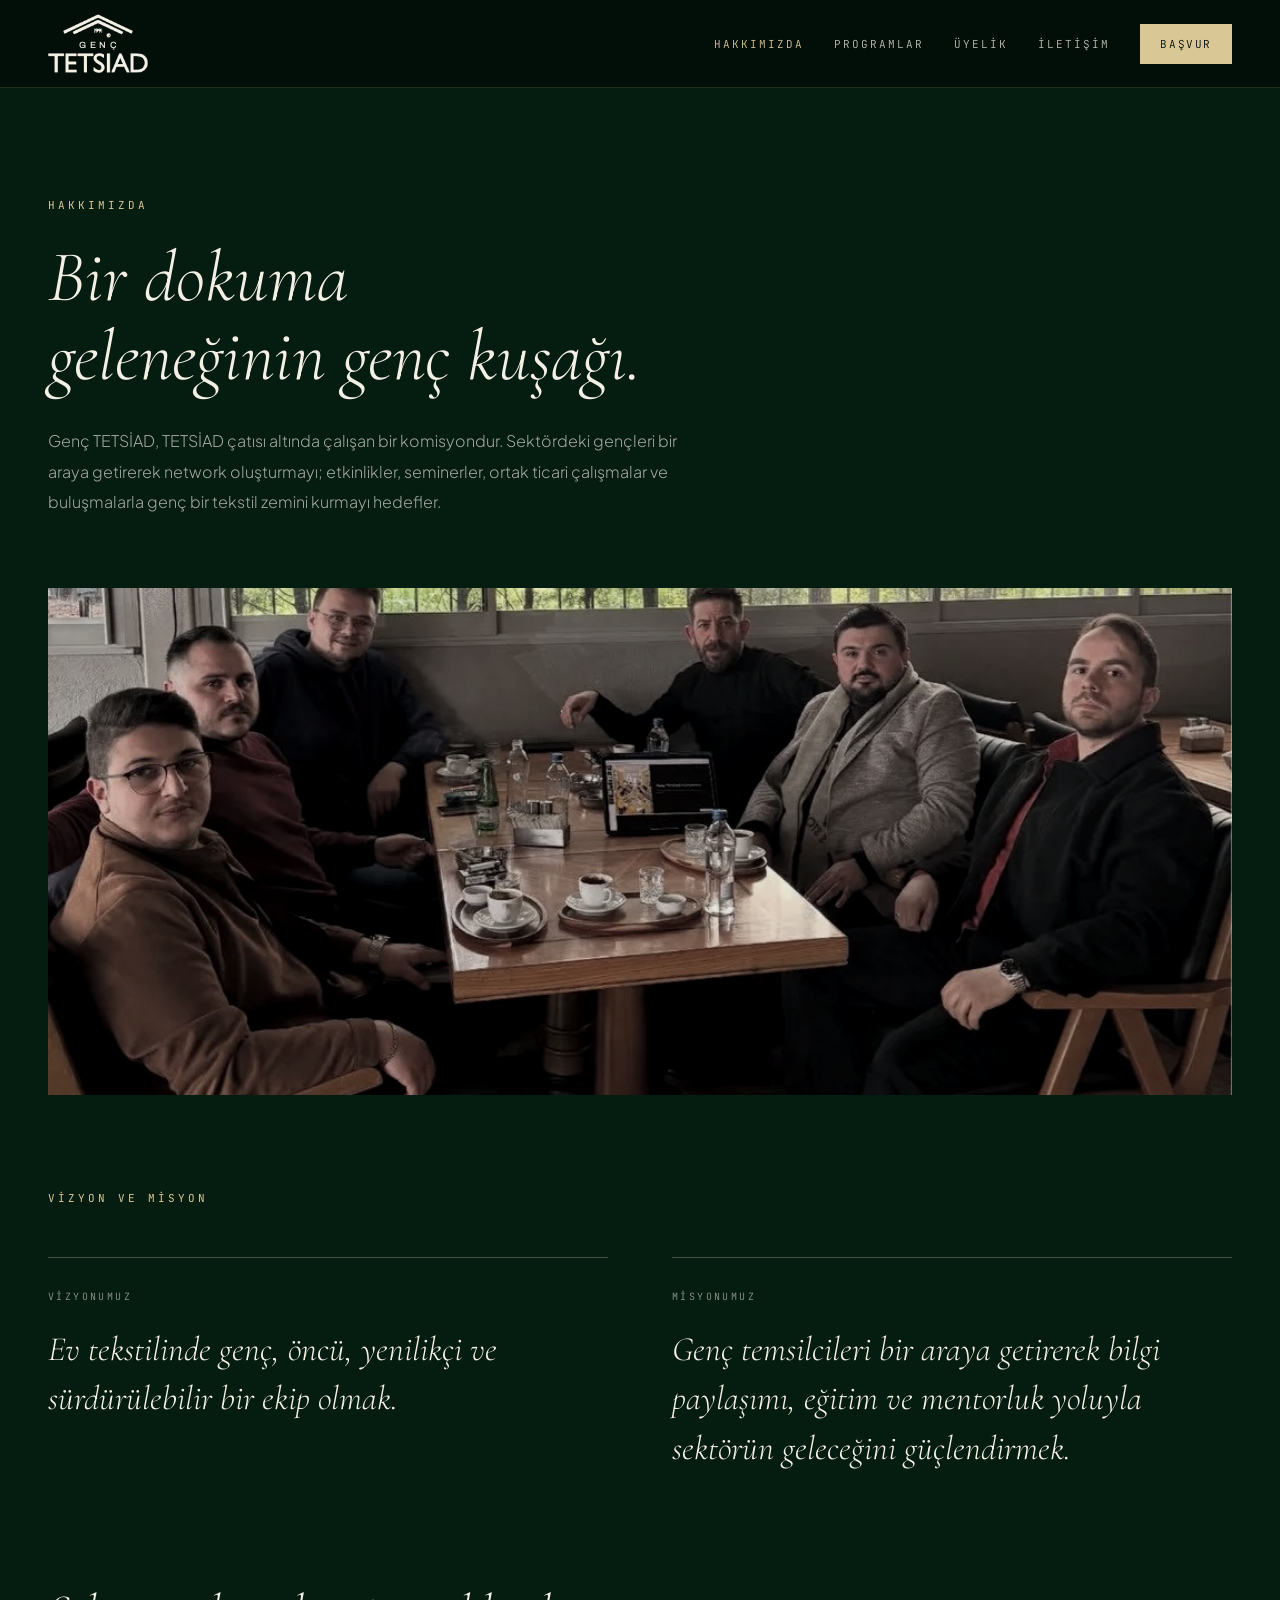
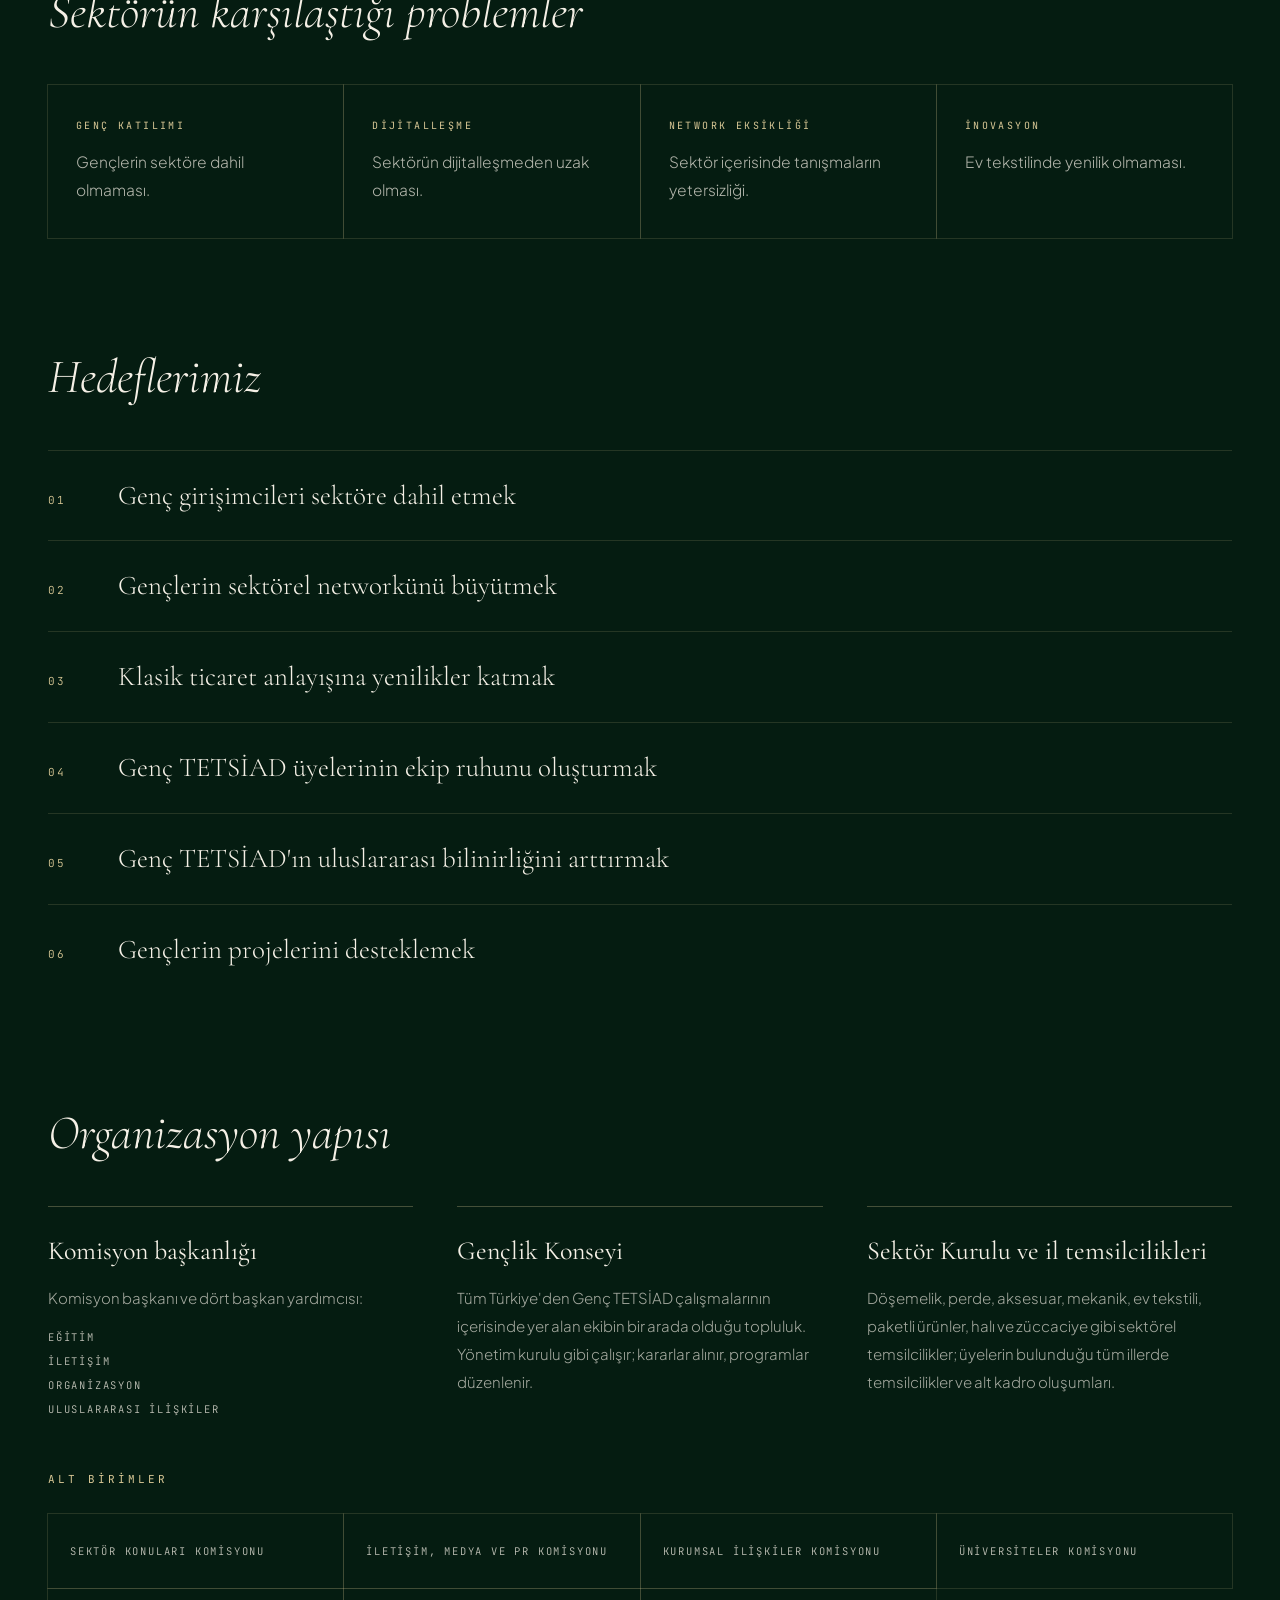
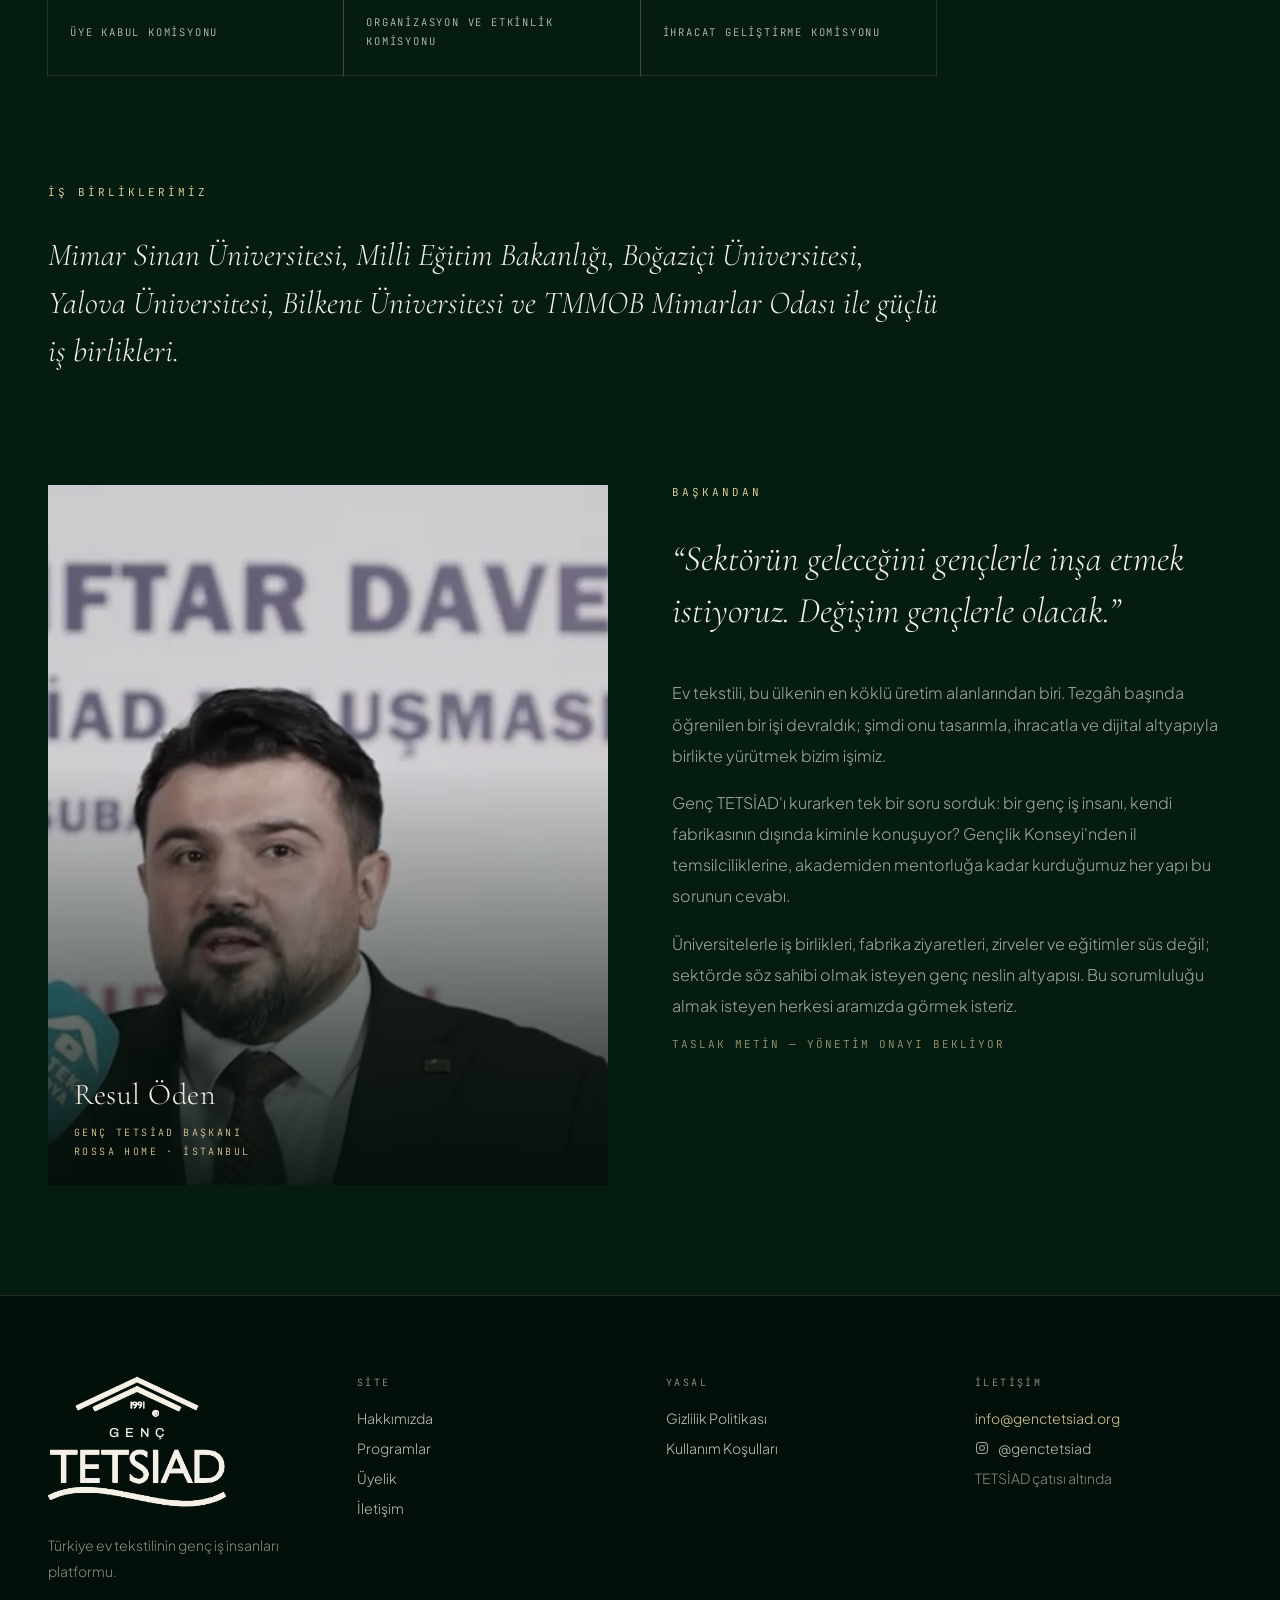
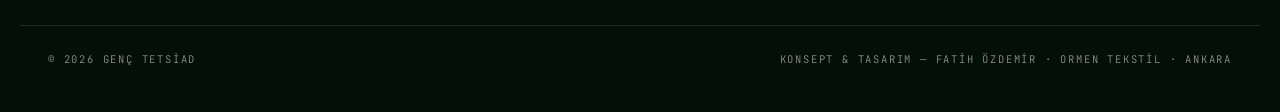
==== hakkimizda/index.html @ 43b01fbb "Tasarımdan genctetsiad.org statik sitesini kur Claude Design canvas dosyası ("Genc TETSIAD.dc.html")" ====
<!doctype html>
<html lang="tr">
<head>
<meta charset="utf-8">
<meta name="viewport" content="width=device-width, initial-scale=1">
<title>Hakkımızda — Genç TETSİAD</title>
<meta name="description" content="Genç TETSİAD'ın vizyonu, misyonu, hedefleri ve organizasyon yapısı. TETSİAD çatısı altında çalışan genç kuşak komisyonu.">
<link rel="canonical" href="https://genctetsiad.org/hakkimizda">

<meta property="og:type" content="website">
<meta property="og:site_name" content="Genç TETSİAD">
<meta property="og:title" content="Hakkımızda — Genç TETSİAD">
<meta property="og:description" content="Genç TETSİAD'ın vizyonu, misyonu, hedefleri ve organizasyon yapısı. TETSİAD çatısı altında çalışan genç kuşak komisyonu.">
<meta property="og:url" content="https://genctetsiad.org/hakkimizda">
<meta property="og:locale" content="tr_TR">
<meta property="og:image" content="https://genctetsiad.org/assets/og.png">
<meta property="og:image:width" content="1200">
<meta property="og:image:height" content="630">
<meta name="twitter:card" content="summary_large_image">
<meta name="twitter:title" content="Hakkımızda — Genç TETSİAD">
<meta name="twitter:description" content="Genç TETSİAD'ın vizyonu, misyonu, hedefleri ve organizasyon yapısı. TETSİAD çatısı altında çalışan genç kuşak komisyonu.">
<meta name="twitter:image" content="https://genctetsiad.org/assets/og.png">

<meta name="referrer" content="strict-origin-when-cross-origin">
<meta name="theme-color" content="#051C11">

<link rel="icon" href="/assets/favicon.png" sizes="512x512" type="image/png">
<link rel="apple-touch-icon" href="/assets/apple-touch-icon.png">

<link rel="preconnect" href="https://fonts.googleapis.com">
<link rel="preconnect" href="https://fonts.gstatic.com" crossorigin>
<link href="https://fonts.googleapis.com/css2?family=Archivo:wght@500&family=Cormorant+Garamond:ital,wght@0,300;0,400;1,300;1,400&family=Plus+Jakarta+Sans:wght@300;400;500&family=JetBrains+Mono:wght@400;500&display=swap" rel="stylesheet">
<link rel="stylesheet" href="/assets/site.css">
<script>document.documentElement.classList.add('js');</script>
</head>
<body>

<a class="skip" href="#icerik">İÇERİĞE GEÇ</a>

<header class="site-header">
  <div class="inner">
    <a class="brand" href="/" aria-label="Genç TETSİAD — ana sayfa">
      <span class="brand-stack" aria-hidden="true">
        <img class="brand-emblem" src="/assets/emblem.webp" alt="" width="871" height="296">
        <span class="brand-genc">GENÇ</span>
        <img class="brand-word" src="/assets/wordmark.webp" alt="" width="1231" height="246">
      </span>
    </a>
    <nav class="site-nav" aria-label="Ana menü">
      <a href="/hakkimizda" aria-current="page">HAKKIMIZDA</a>
      <a href="/programlar">PROGRAMLAR</a>
      <a href="/uyelik">ÜYELİK</a>
      <a href="/iletisim">İLETİŞİM</a>
      <a class="nav-cta" href="/uyelik">BAŞVUR</a>
    </nav>
  </div>
</header>

<main id="icerik" class="page page-open">
  <p class="lbl">HAKKIMIZDA</p>
  <h1 style="max-width:820px;margin-bottom:30px">Bir dokuma geleneğinin genç kuşağı.</h1>
  <p class="body-t" style="max-width:640px;margin:0 0 clamp(48px,7vw,70px)">Genç TETSİAD, TETSİAD çatısı altında çalışan bir komisyondur. Sektördeki gençleri bir araya getirerek network oluşturmayı; etkinlikler, seminerler, ortak ticari çalışmalar ve buluşmalarla genç bir tekstil zemini kurmayı hedefler.</p>

  <img class="wide" src="/assets/bolge-komite.webp" alt="Genç TETSİAD bölge komite toplantısı" width="1064" height="980" loading="lazy" style="object-position:50% 88%;margin-bottom:clamp(64px,9vw,96px)">

  <section class="sec-block" aria-labelledby="vm-h2">
    <h2 class="lbl" id="vm-h2" style="margin-bottom:clamp(36px,5vw,52px)">VİZYON VE MİSYON</h2>
    <div class="vm-grid"><div class="vm-card" data-reveal><p class="lbl-sm">VİZYONUMUZ</p><p>Ev tekstilinde genç, öncü, yenilikçi ve sürdürülebilir bir ekip olmak.</p></div><div class="vm-card" data-reveal><p class="lbl-sm">MİSYONUMUZ</p><p>Genç temsilcileri bir araya getirerek bilgi paylaşımı, eğitim ve mentorluk yoluyla sektörün geleceğini güçlendirmek.</p></div></div>
  </section>

  <section class="sec-block" aria-labelledby="problem-h">
    <h2 class="serif-h3" id="problem-h" style="margin-bottom:clamp(32px,4vw,44px)">Sektörün karşılaştığı problemler</h2>
    <ul class="cellgrid boxes"><li><h3>GENÇ KATILIMI</h3><p>Gençlerin sektöre dahil olmaması.</p></li><li><h3>DİJİTALLEŞME</h3><p>Sektörün dijitalleşmeden uzak olması.</p></li><li><h3>NETWORK EKSİKLİĞİ</h3><p>Sektör içerisinde tanışmaların yetersizliği.</p></li><li><h3>İNOVASYON</h3><p>Ev tekstilinde yenilik olmaması.</p></li></ul>
  </section>

  <section class="sec-block" aria-labelledby="hedef-h">
    <h2 class="serif-h3" id="hedef-h" style="margin-bottom:clamp(32px,4vw,44px)">Hedeflerimiz</h2>
    <ol class="goals"><li><span class="no">01</span><span class="tx">Genç girişimcileri sektöre dahil etmek</span></li><li><span class="no">02</span><span class="tx">Gençlerin sektörel networkünü büyütmek</span></li><li><span class="no">03</span><span class="tx">Klasik ticaret anlayışına yenilikler katmak</span></li><li><span class="no">04</span><span class="tx">Genç TETSİAD üyelerinin ekip ruhunu oluşturmak</span></li><li><span class="no">05</span><span class="tx">Genç TETSİAD'ın uluslararası bilinirliğini arttırmak</span></li><li><span class="no">06</span><span class="tx">Gençlerin projelerini desteklemek</span></li></ol>
  </section>

  <section class="sec-block" aria-labelledby="org-h">
    <h2 class="serif-h3" id="org-h" style="margin-bottom:clamp(32px,4vw,44px)">Organizasyon yapısı</h2>
    <div class="org">
      <div>
        <h3>Komisyon başkanlığı</h3>
        <p style="margin-bottom:18px">Komisyon başkanı ve dört başkan yardımcısı:</p>
        <ul class="stack"><li>EĞİTİM</li><li>İLETİŞİM</li><li>ORGANİZASYON</li><li>ULUSLARARASI İLİŞKİLER</li></ul>
      </div>
      <div>
        <h3>Gençlik Konseyi</h3>
        <p>Tüm Türkiye'den Genç TETSİAD çalışmalarının içerisinde yer alan ekibin bir arada olduğu topluluk. Yönetim kurulu gibi çalışır; kararlar alınır, programlar düzenlenir.</p>
      </div>
      <div>
        <h3>Sektör Kurulu ve il temsilcilikleri</h3>
        <p>Döşemelik, perde, aksesuar, mekanik, ev tekstili, paketli ürünler, halı ve züccaciye gibi sektörel temsilcilikler; üyelerin bulunduğu tüm illerde temsilcilikler ve alt kadro oluşumları.</p>
      </div>
    </div>
    <h3 class="lbl" style="margin-bottom:28px">ALT BİRİMLER</h3>
    <ul class="cellgrid units"><li>SEKTÖR KONULARI KOMİSYONU</li><li>İLETİŞİM, MEDYA VE PR KOMİSYONU</li><li>KURUMSAL İLİŞKİLER KOMİSYONU</li><li>ÜNİVERSİTELER KOMİSYONU</li><li>ÜYE KABUL KOMİSYONU</li><li>ORGANİZASYON VE ETKİNLİK KOMİSYONU</li><li>İHRACAT GELİŞTİRME KOMİSYONU</li></ul>
  </section>

  <section class="sec-block" aria-labelledby="isbirligi-h">
    <h2 class="lbl" id="isbirligi-h" style="margin-bottom:32px">İŞ BİRLİKLERİMİZ</h2>
    <p class="serif-h3" style="font-size:clamp(23px,2.8vw,32px);line-height:1.5;max-width:900px;text-wrap:pretty">Mimar Sinan Üniversitesi, Milli Eğitim Bakanlığı, Boğaziçi Üniversitesi, Yalova Üniversitesi, Bilkent Üniversitesi ve TMMOB Mimarlar Odası ile güçlü iş birlikleri.</p>
  </section>

  <section aria-labelledby="baskan-h2" style="display:grid;grid-template-columns:repeat(auto-fit,minmax(300px,1fr));gap:clamp(40px,5vw,72px);align-items:start;padding-bottom:clamp(80px,10vw,110px)">
    <figure class="portrait" data-reveal><img src="/assets/baskan.webp" alt="Genç TETSİAD Başkanı Resul Öden" width="470" height="588" loading="lazy"><div class="veil"></div><figcaption><div class="name">Resul Öden</div><div class="role">GENÇ TETSİAD BAŞKANI<br>ROSSA HOME · İSTANBUL</div></figcaption></figure>
    <div data-reveal>
      <h2 class="lbl" id="baskan-h2" style="margin-bottom:34px">BAŞKANDAN</h2>
      <blockquote class="pull" style="font-size:clamp(25px,3vw,36px)">“Sektörün geleceğini gençlerle inşa etmek istiyoruz. Değişim gençlerle olacak.”</blockquote>
      <p class="body-tt">Ev tekstili, bu ülkenin en köklü üretim alanlarından biri. Tezgâh başında öğrenilen bir işi devraldık; şimdi onu tasarımla, ihracatla ve dijital altyapıyla birlikte yürütmek bizim işimiz.</p><p class="body-tt">Genç TETSİAD'ı kurarken tek bir soru sorduk: bir genç iş insanı, kendi fabrikasının dışında kiminle konuşuyor? Gençlik Konseyi'nden il temsilciliklerine, akademiden mentorluğa kadar kurduğumuz her yapı bu sorunun cevabı.</p><p class="body-tt">Üniversitelerle iş birlikleri, fabrika ziyaretleri, zirveler ve eğitimler süs değil; sektörde söz sahibi olmak isteyen genç neslin altyapısı. Bu sorumluluğu almak isteyen herkesi aramızda görmek isteriz.</p>
      <p class="draft">TASLAK METİN — YÖNETİM ONAYI BEKLİYOR</p>
    </div>
  </section>
</main>

<footer class="site-footer">
  <div class="cols">
    <div>
      <div class="foot-mark" role="img" aria-label="Genç TETSİAD">
        <img class="em" src="/assets/emblem.webp" alt="" aria-hidden="true" width="871" height="296" loading="lazy">
        <span class="genc" aria-hidden="true">GENÇ</span>
        <img class="wv" src="/assets/wordwave.webp" alt="" aria-hidden="true" width="1244" height="406" loading="lazy">
      </div>
      <p class="blurb">Türkiye ev tekstilinin genç iş insanları platformu.</p>
    </div>

    <nav aria-label="Site bağlantıları">
      <h2>SİTE</h2>
      <div class="links">
        <a href="/hakkimizda">Hakkımızda</a>
        <a href="/programlar">Programlar</a>
        <a href="/uyelik">Üyelik</a>
        <a href="/iletisim">İletişim</a>
      </div>
    </nav>

    <nav aria-label="Yasal bağlantılar">
      <h2>YASAL</h2>
      <div class="links">
        <a href="/gizlilik-politikasi.html">Gizlilik Politikası</a>
        <a href="/kullanim-kosullari.html">Kullanım Koşulları</a>
      </div>
    </nav>

    <div>
      <h2>İLETİŞİM</h2>
      <div class="links">
        <a class="mail" href="mailto:info@genctetsiad.org">info@genctetsiad.org</a>
        <a class="ig-sm" href="https://www.instagram.com/genctetsiad/" target="_blank" rel="noopener noreferrer"><svg width="14" height="14" viewBox="0 0 24 24" fill="none" stroke="currentColor" stroke-width="1.6" aria-hidden="true"><rect x="2.5" y="2.5" width="19" height="19" rx="5"/><circle cx="12" cy="12" r="4.2"/><circle cx="17.4" cy="6.6" r="1.1" fill="currentColor" stroke="none"/></svg> @genctetsiad</a>
        <span class="plain">TETSİAD çatısı altında</span>
      </div>
    </div>
  </div>

  <div class="bar">
    <span>© 2026 GENÇ TETSİAD</span>
    <span>KONSEPT &amp; TASARIM — FATİH ÖZDEMİR · ORMEN TEKSTİL · ANKARA</span>
  </div>
</footer>

<script src="/assets/site.js" defer></script>
</body>
</html>
---- assets/site.css ----
/* ==========================================================================
   Genç TETSİAD — genctetsiad.org
   Renk ve tipografi değerleri tasarım dosyasından birebir alınmıştır.
   ========================================================================== */

:root {
  --navy:       #051C11;
  --navy-deep:  #030F09;
  --navy-mid:   #0A2E1A;
  --green:      #0F6B45;
  --gold:       #D9C896;
  --gold-line:  rgba(217, 200, 150, .15);
  --gold-30:    rgba(217, 200, 150, .3);
  --gold-35:    rgba(217, 200, 150, .35);
  --gold-45:    rgba(217, 200, 150, .45);
  --ivory:      #F5F0E6;

  --t78: rgba(245, 240, 230, .78);
  --t72: rgba(245, 240, 230, .72);
  --t66: rgba(245, 240, 230, .66);
  --t60: rgba(245, 240, 230, .6);
  --t55: rgba(245, 240, 230, .55);
  --t45: rgba(245, 240, 230, .45);

  --serif: 'Cormorant Garamond', Georgia, 'Times New Roman', serif;
  --sans:  'Plus Jakarta Sans', system-ui, -apple-system, 'Segoe UI', sans-serif;
  --mono:  'JetBrains Mono', ui-monospace, 'SF Mono', Menlo, monospace;
  --archivo: 'Archivo', var(--sans);

  --wrap: 1240px;
  --pad:  clamp(20px, 4vw, 28px);
}

*, *::before, *::after { box-sizing: border-box; }

html, body { margin: 0; padding: 0; background: var(--navy); }

body {
  color: var(--ivory);
  font-family: var(--sans);
  font-weight: 300;
  min-height: 100vh;
  overflow-x: hidden;
  -webkit-font-smoothing: antialiased;
  text-rendering: optimizeLegibility;
}

img { max-width: 100%; }

a {
  color: var(--gold);
  text-decoration: none;
  transition: color .25s ease, background-color .25s ease, border-color .25s ease;
}
a:hover { color: var(--ivory); }
a:focus-visible, button:focus-visible { outline: 2px solid var(--gold); outline-offset: 3px; }
::selection { background: var(--gold); color: var(--navy-deep); }

@keyframes fadeup { from { opacity: 0; transform: translateY(16px); } to { opacity: 1; transform: none; } }
@media (prefers-reduced-motion: reduce) { * { animation: none !important; transition: none !important; } }

/* --- yardımcılar ------------------------------------------------------- */

.wrap { max-width: var(--wrap); margin: 0 auto; padding-inline: var(--pad); }

.skip {
  position: absolute; left: -9999px; top: 0; z-index: 100;
  background: var(--gold); color: var(--navy-deep);
  padding: 12px 18px; font-family: var(--mono); font-size: 11px; letter-spacing: 2px;
}
.skip:focus { left: 12px; top: 12px; }

/* mono etiketler — büyük harfler metinde birebir yazılıdır,
   text-transform kullanılmaz (Türkçe İ/ı sorununu önlemek için) */
.lbl    { font-family: var(--mono); font-size: 11px; font-weight: 400; letter-spacing: 3px; color: var(--gold); margin: 0; }
.lbl-sm { font-family: var(--mono); font-size: 10px; letter-spacing: 2.4px; color: var(--t60); margin: 0; }
.meta   { font-family: var(--mono); font-size: 11px; letter-spacing: 2.4px; color: var(--t60); margin: 0; }

.serif-xl { font-family: var(--serif); font-style: italic; font-weight: 300; line-height: 1.1; margin: 0; text-wrap: balance; }
.serif-h2 { font-family: var(--serif); font-style: italic; font-weight: 300; font-size: clamp(34px, 5vw, 58px); margin: 0; }
.serif-h3 { font-family: var(--serif); font-style: italic; font-weight: 300; font-size: clamp(30px, 4.4vw, 48px); margin: 0; }

.body-t  { font-size: 16px; line-height: 1.9; color: var(--t66); text-wrap: pretty; }
.body-tt { font-size: 16px; line-height: 1.95; color: var(--t66); text-wrap: pretty; }

.btn {
  display: inline-block;
  font-family: var(--mono); font-size: 11px; letter-spacing: 2px;
  padding: 17px 30px;
}
.btn-solid { background: var(--gold); color: var(--navy-deep); }
.btn-solid:hover { background: var(--ivory); color: var(--navy-deep); }
.btn-line { border: 1px solid var(--gold-45); color: var(--ivory); }
.btn-line:hover { border-color: var(--gold); color: var(--gold); }

.link-under {
  display: inline-block; font-family: var(--mono); font-size: 11px; letter-spacing: 2px;
  color: var(--gold); border-bottom: 1px solid rgba(217, 200, 150, .4); padding-bottom: 6px;
}
.link-under:hover { color: var(--ivory); border-color: var(--ivory); }

/* 1px altın çizgili ızgara — hücre arası boşluk çizgi görevi görür */
/* Çizgiler hücre gölgesiyle çizilir; böylece son satırda boş kalan
   ızgara gözü zeminle aynı kalır, açık renk blok oluşmaz. */
.cellgrid {
  list-style: none; margin: 0; padding: 0;
  display: grid; gap: 1px;
  background: var(--navy);
}
.cellgrid > li { background: var(--navy); box-shadow: 0 0 0 1px var(--gold-line); }
.cellgrid.on-deep { background: var(--navy-deep); }
.cellgrid.on-deep > li { background: var(--navy-deep); }

.row-head {
  display: flex; align-items: baseline; justify-content: space-between;
  gap: 20px; flex-wrap: wrap;
}

/* --- üst çubuk --------------------------------------------------------- */

.site-header {
  position: sticky; top: 0; z-index: 50;
  background: rgba(3, 15, 9, .94);
  backdrop-filter: blur(12px); -webkit-backdrop-filter: blur(12px);
  border-bottom: 1px solid var(--gold-line);
}
.site-header .inner {
  max-width: var(--wrap); margin: 0 auto; padding: 14px var(--pad);
  min-height: 76px; display: flex; flex-wrap: wrap;
  align-items: center; justify-content: space-between; gap: 16px 24px;
}

.brand { display: flex; align-items: center; color: var(--ivory); flex: none; }
.brand:hover { color: var(--ivory); }
.brand-stack { display: inline-flex; flex-direction: column; align-items: center; gap: 3px; }
.brand-stack img { display: block; width: auto; }
.brand-emblem { height: 24px; }
.brand-word   { height: 20px; }
.brand-genc {
  font-family: var(--archivo); font-size: 9px; font-weight: 500;
  letter-spacing: .4em; line-height: 1; text-indent: .4em; color: var(--ivory);
}

.site-nav {
  display: flex; flex-wrap: wrap; align-items: center;
  gap: 12px clamp(16px, 2.4vw, 30px);
  font-family: var(--mono); font-size: 11px; letter-spacing: 2px;
}
.site-nav a { color: var(--t78); padding: 6px 0; }
.site-nav a:hover { color: var(--ivory); }
.site-nav a[aria-current="page"] { color: var(--gold); }
.site-nav .nav-cta {
  color: var(--navy-deep); background: var(--gold);
  padding: 13px 20px; letter-spacing: 1.6px;
}
.site-nav .nav-cta:hover { background: var(--ivory); color: var(--navy-deep); }

/* --- kapak ------------------------------------------------------------- */

.hero { position: relative; min-height: min(88vh, 860px); display: flex; align-items: flex-end; overflow: hidden; }
.hero > img {
  position: absolute; inset: 0; width: 100%; height: 100%;
  object-fit: cover; object-position: 50% 40%;
  filter: saturate(.4) contrast(1.02) brightness(.7);
}
.hero .veil {
  position: absolute; inset: 0;
  background: linear-gradient(180deg, rgba(3,15,9,.84) 0%, rgba(5,28,17,.86) 45%, var(--navy) 100%);
}
.hero .inner {
  position: relative; width: 100%; max-width: var(--wrap); margin: 0 auto;
  padding: 64px var(--pad) clamp(72px, 8vw, 104px);
  animation: fadeup .9s ease both;
}
.hero h1 {
  font-family: var(--serif); font-style: italic; font-weight: 300;
  font-size: clamp(44px, 7.4vw, 88px); line-height: 1.02;
  margin: 0 0 30px; letter-spacing: -.5px; text-wrap: balance;
}
.hero h1 .gold { color: var(--gold); font-style: normal; font-weight: 400; }
.hero .lede { max-width: 460px; font-size: clamp(16px, 1.4vw, 17px); line-height: 1.75; color: var(--t78); margin: 0 0 44px; }
.hero .actions { display: flex; flex-wrap: wrap; gap: 14px; }

/* --- bölümler ---------------------------------------------------------- */

.sec      { max-width: var(--wrap); margin: 0 auto; padding: clamp(80px, 10vw, 120px) var(--pad); }
.sec-tight{ max-width: var(--wrap); margin: 0 auto; padding: clamp(80px, 9vw, 110px) var(--pad); }
.band     { background: var(--navy-deep); border-top: 1px solid var(--gold-line); border-bottom: 1px solid var(--gold-line); }
.band-top { background: var(--navy-deep); border-top: 1px solid var(--gold-line); }

.split {
  max-width: var(--wrap); margin: 0 auto; padding: clamp(80px, 10vw, 120px) var(--pad);
  display: grid; grid-template-columns: repeat(auto-fit, minmax(300px, 1fr));
  gap: clamp(40px, 5vw, 72px); align-items: start;
}

.vm-grid { display: grid; grid-template-columns: repeat(auto-fit, minmax(300px, 1fr)); gap: clamp(36px, 5vw, 72px); }
.vm-card { border-top: 1px solid var(--gold-30); padding-top: 32px; }
.vm-card p:last-child {
  font-family: var(--serif); font-style: italic; font-weight: 300;
  font-size: clamp(25px, 2.9vw, 34px); line-height: 1.45; margin: 0; text-wrap: pretty;
}
.vm-card .lbl-sm { margin-bottom: 22px; }

/* rakamlar */
.stats { border-top: 1px solid var(--gold-line); border-bottom: 1px solid var(--gold-line); }
.stats .inner { max-width: var(--wrap); margin: 0 auto; padding-inline: var(--pad); }
.stats .grid {
  display: grid; grid-template-columns: repeat(auto-fit, minmax(200px, 1fr));
  gap: 1px; background: var(--navy);
}
.stats .cell {
  background: var(--navy); box-shadow: 0 0 0 1px var(--gold-line);
  padding: clamp(44px, 5vw, 64px) 20px; text-align: center;
}
.stats .num {
  font-family: var(--serif); font-size: clamp(44px, 5vw, 58px); line-height: 1;
  color: var(--gold); font-variant-numeric: lining-nums;
}
.stats .cap { font-family: var(--mono); font-size: 11px; letter-spacing: 3px; color: var(--t60); margin-top: 16px; }

/* faaliyet kartları */
.cards { grid-template-columns: repeat(auto-fit, minmax(250px, 1fr)); }
.cards > li { padding: clamp(28px, 3.5vw, 38px) clamp(24px, 3vw, 30px); }
.cards h3 { font-family: var(--serif); font-weight: 400; font-size: clamp(24px, 2.6vw, 28px); margin: 0 0 16px; color: var(--gold); }
.cards p  { margin: 0; font-size: 15px; line-height: 1.85; color: var(--t66); }

/* başkan */
.portrait { position: relative; margin: 0; }
.portrait img {
  width: 100%; height: auto; aspect-ratio: 4 / 5; object-fit: cover; object-position: 50% 22%;
  display: block; filter: saturate(.5) contrast(1.03) brightness(.86);
}
.portrait .veil { position: absolute; inset: 0; background: linear-gradient(180deg, rgba(3,15,9,0) 40%, rgba(3,15,9,.92) 100%); }
.portrait figcaption { position: absolute; left: 26px; right: 26px; bottom: 24px; }
.portrait .name { font-family: var(--serif); font-size: 30px; letter-spacing: .5px; }
.portrait .role { font-family: var(--mono); font-size: 10px; letter-spacing: 2.4px; color: var(--gold); margin-top: 10px; line-height: 1.9; }

.pull {
  margin: 0 0 40px; font-family: var(--serif); font-style: italic; font-weight: 300;
  font-size: clamp(26px, 3vw, 38px); line-height: 1.45; text-wrap: pretty;
}
.rule { width: 56px; height: 1px; background: var(--gold-45); margin-bottom: 34px; }
.draft { font-family: var(--mono); font-size: 11px; letter-spacing: 2px; color: rgba(217, 200, 150, .72); }

/* program satırları */
.prog { list-style: none; margin: 0; padding: 0; display: flex; flex-direction: column; }
.prog > li {
  border-top: 1px solid var(--gold-line); padding: 34px 0;
  display: flex; flex-wrap: wrap; gap: 20px 40px; align-items: baseline;
}
.prog .name { flex: 0 1 260px; }
.prog .name h3, .prog .name h2 {
  font-family: var(--serif); font-weight: 400; font-size: 32px; color: var(--gold);
  line-height: 1; margin: 0; font-variant-numeric: lining-nums;
}
.prog .sub { font-family: var(--mono); font-size: 10px; letter-spacing: 2px; color: var(--t55); margin-top: 12px; line-height: 1.8; }
.prog .desc { flex: 1 1 300px; margin: 0; font-size: 15.5px; line-height: 1.85; color: var(--t66); max-width: 560px; }
.prog .qty { flex: 0 0 auto; min-width: 64px; text-align: right; font-family: var(--mono); font-size: 20px; color: var(--ivory); }

.prog-lg > li { padding: clamp(32px, 4vw, 46px) 0; gap: 24px 44px; }
.prog-lg .name { flex: 0 1 300px; }
.prog-lg .name h2 { font-size: clamp(34px, 4vw, 44px); }
.prog-lg .sub { margin-top: 14px; }
.prog-lg .desc { flex: 1 1 320px; font-size: 16px; line-height: 1.9; max-width: 600px; }
.prog-lg .qty { min-width: 72px; font-size: 24px; }
.prog-lg .unit { font-family: var(--mono); font-size: 9px; letter-spacing: 2px; color: var(--t55); margin-top: 8px; }

/* uygulama */
.app-grid {
  max-width: var(--wrap); margin: 0 auto; padding: clamp(80px, 10vw, 120px) var(--pad);
  display: grid; grid-template-columns: repeat(auto-fit, minmax(300px, 1fr));
  gap: clamp(40px, 6vw, 80px); align-items: center;
}
.feat { grid-template-columns: repeat(auto-fit, minmax(150px, 1fr)); max-width: 620px; margin: 0 0 34px; }
.feat > li {
  padding: 24px 20px; min-height: 76px; display: flex; align-items: center;
  font-family: var(--mono); font-size: 10.5px; letter-spacing: 1.8px; color: var(--t78);
}
.badges { display: flex; gap: 14px; flex-wrap: wrap; }
.badge {
  border: 1px solid rgba(217, 200, 150, .25); padding: 14px 22px;
  display: flex; align-items: center; gap: 12px;
  font-family: var(--mono); font-size: 10px; letter-spacing: 2px;
}
.badge .k { color: var(--t60); }
.badge .v { color: var(--gold); }

.phone {
  max-width: 340px; width: 100%; margin: 0 auto;
  border: 1px solid rgba(217, 200, 150, .2); background: var(--navy-mid);
  aspect-ratio: 9 / 16.5; padding: 22px;
  display: flex; flex-direction: column; justify-content: space-between;
}
.phone .bar { font-family: var(--mono); font-size: 9.5px; letter-spacing: 2px; color: var(--t45); display: flex; justify-content: space-between; }
.phone .mid { text-align: center; }
.phone .mid .t { font-family: var(--serif); font-style: italic; font-size: clamp(24px, 3vw, 30px); line-height: 1.2; color: var(--ivory); }
.phone .mid .t .gold { color: var(--gold); font-style: normal; }
.phone .mid .s { font-family: var(--mono); font-size: 9px; letter-spacing: 2px; color: var(--t45); margin-top: 22px; }
.phone .foot { font-family: var(--mono); font-size: 9px; letter-spacing: 1.6px; color: var(--t45); text-align: center; }

/* üyelik şeridi */
.joinband { position: relative; overflow: hidden; border-top: 1px solid var(--gold-line); }
.joinband > img { position: absolute; inset: 0; width: 100%; height: 100%; object-fit: cover; filter: saturate(.3) contrast(1.02) brightness(.6); }
.joinband .veil { position: absolute; inset: 0; background: linear-gradient(90deg, rgba(3,15,9,.97) 0%, rgba(5,28,17,.93) 55%, rgba(5,28,17,.88) 100%); }
.joinband .inner { position: relative; max-width: var(--wrap); margin: 0 auto; padding: clamp(80px, 10vw, 120px) var(--pad); }

.steps { list-style: none; margin: 0 0 48px; padding: 0; display: grid; grid-template-columns: repeat(auto-fit, minmax(210px, 1fr)); gap: 24px; max-width: 900px; }
.steps > li { border-top: 1px solid var(--gold-35); padding: 26px 0 0; }
.steps .no { font-family: var(--mono); font-size: 10px; letter-spacing: 2px; color: var(--gold); }
.steps .t  { font-family: var(--serif); font-size: 27px; margin-top: 14px; }

.steps-lg { margin: 0 0 clamp(64px, 9vw, 90px); grid-template-columns: repeat(auto-fit, minmax(250px, 1fr)); gap: clamp(28px, 4vw, 44px); }
.steps-lg > li { padding: 30px 0 0; }
.steps-lg h2 { font-family: var(--serif); font-weight: 400; font-size: clamp(26px, 3vw, 32px); margin: 16px 0 14px; }
.steps-lg p  { margin: 0; font-size: 15px; line-height: 1.85; color: var(--t66); }

/* iç sayfa ortak */
.page { max-width: var(--wrap); margin: 0 auto; padding: clamp(72px, 9vw, 110px) var(--pad) clamp(80px, 10vw, 120px); }
.page-open { padding-bottom: 0; }
.page h1 { font-family: var(--serif); font-style: italic; font-weight: 300; font-size: clamp(38px, 6vw, 72px); margin: 0 0 24px; line-height: 1.1; text-wrap: balance; }
.page > .lbl { margin-bottom: 26px; }
.sec-block { margin-bottom: clamp(72px, 9vw, 110px); }

.wide {
  width: 100%; height: auto; aspect-ratio: 21 / 9; object-fit: cover;
  display: block; filter: saturate(.5) contrast(1.05) brightness(.9);
}

.figcap-wrap { position: relative; overflow: hidden; margin: 0; }
.figcap-wrap .veil { position: absolute; inset: 0; background: linear-gradient(180deg, rgba(3,15,9,.1) 40%, rgba(3,15,9,.9) 100%); }
.figcap-wrap figcaption { position: absolute; left: 26px; bottom: 22px; font-family: var(--mono); font-size: 10px; letter-spacing: 2.2px; color: rgba(245, 240, 230, .8); }

/* hedefler */
.goals { list-style: none; margin: 0; padding: 0; display: flex; flex-direction: column; }
.goals > li { border-top: 1px solid var(--gold-line); padding: 26px 0; display: flex; gap: clamp(20px, 3vw, 40px); align-items: baseline; }
.goals .no { flex: 0 0 auto; font-family: var(--mono); font-size: 11px; letter-spacing: 2px; color: var(--gold); min-width: 32px; }
.goals .tx { flex: 1 1 auto; font-family: var(--serif); font-size: clamp(21px, 2.4vw, 27px); line-height: 1.4; }

/* problemler / akademi kutuları */
.boxes { grid-template-columns: repeat(auto-fit, minmax(230px, 1fr)); }
.boxes > li { padding: clamp(26px, 3vw, 34px) clamp(22px, 2.6vw, 28px); }
.boxes h3 { font-family: var(--mono); font-size: 10px; font-weight: 400; letter-spacing: 2.4px; color: var(--gold); margin: 0 0 16px; }
.boxes p { margin: 0; font-size: 15.5px; line-height: 1.8; color: var(--t72); }
.boxes-acad { grid-template-columns: repeat(auto-fit, minmax(250px, 1fr)); }
.boxes-acad > li { padding: clamp(26px, 3vw, 32px) clamp(22px, 2.6vw, 28px); }
.boxes-acad h3 { margin-bottom: 14px; }
.boxes-acad p { font-size: 15px; color: var(--t72); }

/* organizasyon */
.org { display: grid; grid-template-columns: repeat(auto-fit, minmax(260px, 1fr)); gap: clamp(28px, 4vw, 44px); margin-bottom: clamp(40px, 5vw, 56px); }
.org > div { border-top: 1px solid var(--gold-30); padding-top: 28px; }
.org h3 { font-family: var(--serif); font-weight: 400; font-size: 26px; margin: 0 0 18px; }
.org p { margin: 0; font-size: 15px; line-height: 1.85; color: var(--t66); }
.org .stack { list-style: none; margin: 0; padding: 0; display: flex; flex-direction: column; gap: 10px; font-family: var(--mono); font-size: 10.5px; letter-spacing: 1.8px; color: var(--t78); }
.units { grid-template-columns: repeat(auto-fit, minmax(240px, 1fr)); }
.units > li { padding: 24px 22px; min-height: 74px; display: flex; align-items: center; font-family: var(--mono); font-size: 10.5px; letter-spacing: 1.8px; color: var(--t78); line-height: 1.8; }

/* takvim */
.cal { list-style: none; margin: 0; padding: 0; }
.cal > li { border-top: 1px solid var(--gold-line); padding: 22px 0; display: flex; flex-wrap: wrap; gap: 8px 32px; align-items: baseline; }
.cal .m { flex: 0 0 110px; font-family: var(--mono); font-size: 10.5px; letter-spacing: 2px; color: var(--gold); }
.cal .e { flex: 1 1 280px; font-family: var(--serif); font-size: clamp(20px, 2.2vw, 25px); line-height: 1.4; }

/* çerçeveli kapanış kutusu */
.callout {
  border: 1px solid var(--gold-line); padding: clamp(32px, 4vw, 48px);
  display: flex; flex-wrap: wrap; gap: 28px; align-items: center; justify-content: space-between;
}
.callout p { margin: 0; font-family: var(--serif); font-style: italic; font-size: clamp(24px, 2.8vw, 30px); max-width: 520px; }
.callout .btn { white-space: nowrap; }

.applybox {
  position: relative; overflow: hidden; border: 1px solid var(--gold-line); background: var(--navy-mid);
  padding: clamp(36px, 5vw, 56px) clamp(24px, 4vw, 44px);
  display: flex; flex-wrap: wrap; gap: 32px; align-items: center; justify-content: space-between;
}
.applybox > img { position: absolute; right: -20px; bottom: -24px; height: 140px; width: auto; opacity: .07; }
.applybox .txt { position: relative; max-width: 520px; }
.applybox .txt .big { font-family: var(--serif); font-style: italic; font-size: clamp(25px, 3vw, 32px); margin: 0 0 14px; }
.applybox .txt .sm { font-family: var(--mono); font-size: 10.5px; letter-spacing: 2px; color: var(--t60); margin: 0; line-height: 2; }
.applybox .badges { position: relative; }

/* iletişim */
.contact-top {
  max-width: var(--wrap); margin: 0 auto; padding: clamp(72px, 9vw, 104px) var(--pad) 0;
  display: grid; grid-template-columns: repeat(auto-fit, minmax(300px, 1fr));
  gap: clamp(40px, 6vw, 76px); align-items: end;
}
.contact-top h1 { font-size: clamp(38px, 6vw, 74px); margin: 0 0 30px; line-height: 1.06; }
.mailto-xl {
  display: block; font-family: var(--serif); font-size: clamp(26px, 3.6vw, 46px);
  color: var(--gold); line-height: 1.15; padding-bottom: 22px;
  border-bottom: 1px solid var(--gold-30); word-break: break-word;
}
.mailto-xl:hover { color: var(--ivory); border-color: var(--gold); }
.social-row { display: flex; flex-wrap: wrap; gap: 14px 28px; align-items: center; margin-top: 22px; }
.ig { display: inline-flex; align-items: center; gap: 10px; font-family: var(--mono); font-size: 11px; letter-spacing: 2px; color: var(--gold); }
.ig svg { display: block; flex: none; }

.topics { display: block; }
.topics a {
  border-top: 1px solid var(--gold-line); padding: clamp(28px, 3.5vw, 38px) 0;
  display: flex; flex-wrap: wrap; gap: 16px 44px; align-items: center; color: var(--ivory);
}
.topics a:hover { background: rgba(217, 200, 150, .05); color: var(--ivory); }
.topics .t { flex: 0 1 260px; font-family: var(--serif); font-size: clamp(26px, 3vw, 30px); }
.topics p { flex: 1 1 300px; margin: 0; font-size: 15.5px; line-height: 1.85; color: var(--t66); max-width: 560px; }
.topics .go { flex: 0 0 auto; font-family: var(--mono); font-size: 10.5px; letter-spacing: 2px; color: var(--gold); white-space: nowrap; }

.deflist { margin: 0; display: grid; grid-template-columns: repeat(auto-fit, minmax(240px, 1fr)); gap: clamp(32px, 4vw, 52px); }
.deflist dt { font-family: var(--mono); font-size: 10px; letter-spacing: 2.4px; color: var(--t55); margin-bottom: 16px; }
.deflist dd { margin: 0; font-size: 15.5px; line-height: 1.85; color: var(--t78); }
.deflist dd a { border-bottom: 1px solid rgba(217, 200, 150, .4); }

/* yasal sayfalar */
.legal { max-width: 840px; margin: 0 auto; padding: clamp(72px, 9vw, 110px) var(--pad) clamp(80px, 10vw, 120px); }
.legal h1 { font-family: var(--serif); font-style: italic; font-weight: 300; font-size: clamp(34px, 5vw, 58px); margin: 0 0 20px; line-height: 1.15; }
.legal .path { font-family: var(--mono); font-size: 10px; letter-spacing: 2px; color: var(--t55); margin: 0; padding-bottom: 34px; border-bottom: 1px solid var(--gold-line); word-break: break-word; }
.legal .upd { font-family: var(--mono); font-size: 10.5px; letter-spacing: 2px; color: var(--t60); margin: 30px 0 0; }
.legal .notice { border: 1px solid rgba(217, 200, 150, .25); padding: 30px 28px; margin: 40px 0 0; }
.legal .notice .h { font-family: var(--mono); font-size: 10px; letter-spacing: 2.4px; color: var(--gold); margin: 0 0 14px; }
.legal .notice p { margin: 0; font-size: 15px; line-height: 1.9; color: var(--t78); }
.legal-body { display: flex; flex-direction: column; margin-top: 52px; }
.legal-sec { border-top: 1px solid var(--gold-line); padding: 38px 0; display: grid; grid-template-columns: 52px 1fr; gap: 24px; align-items: start; }
.legal-sec .no { font-family: var(--mono); font-size: 11px; letter-spacing: 2px; color: var(--gold); padding-top: 9px; }
.legal-sec h2 { font-family: var(--serif); font-weight: 400; font-size: clamp(23px, 2.6vw, 27px); margin: 0 0 16px; }
.legal-sec p { margin: 0 0 16px; font-size: 15.5px; line-height: 1.9; color: var(--t72); text-wrap: pretty; }
.legal-sec ul { margin: 8px 0 0; padding: 0 0 0 20px; display: flex; flex-direction: column; gap: 10px; }
.legal-sec li { font-size: 15px; line-height: 1.8; color: var(--t72); }
.legal-foot { border-top: 1px solid var(--gold-line); padding-top: 38px; display: flex; flex-wrap: wrap; gap: 20px 40px; justify-content: space-between; align-items: baseline; }
.legal-foot p { margin: 0; font-size: 15px; line-height: 1.9; color: var(--t72); }

/* --- alt bilgi --------------------------------------------------------- */

.site-footer { background: var(--navy-deep); border-top: 1px solid var(--gold-line); }
.site-footer .cols {
  max-width: var(--wrap); margin: 0 auto; padding: clamp(56px, 7vw, 80px) var(--pad) 40px;
  display: grid; grid-template-columns: repeat(auto-fit, minmax(200px, 1fr)); gap: clamp(36px, 5vw, 52px);
}
.site-footer h2 { font-family: var(--mono); font-size: 10px; font-weight: 400; letter-spacing: 2.4px; color: var(--t55); margin: 0 0 20px; }
.foot-mark { margin-bottom: 26px; display: inline-flex; flex-direction: column; align-items: stretch; gap: 9px; }
.foot-mark img { display: block; width: auto; }
.foot-mark .em { height: 42px; margin: 0 auto; }
.foot-mark .wv { height: 58px; }
.foot-mark .genc {
  font-family: var(--archivo); font-weight: 500; font-size: 13px; letter-spacing: .44em;
  line-height: 1; text-indent: .44em; text-align: center; color: var(--ivory);
}
.site-footer .blurb { margin: 0; font-size: 14px; line-height: 1.85; color: var(--t55); max-width: 250px; }
.site-footer .links { display: flex; flex-direction: column; gap: 12px; font-size: 14px; }
.site-footer .links a { color: var(--t78); }
.site-footer .links a:hover { color: var(--gold); }
.site-footer .links a.mail { color: var(--gold); word-break: break-word; }
.site-footer .links .plain { color: var(--t55); }
.site-footer .ig-sm { display: inline-flex; align-items: center; gap: 9px; color: var(--t78); }
.site-footer .bar {
  max-width: var(--wrap); margin: 0 auto; padding: 26px var(--pad) 46px;
  border-top: 1px solid var(--gold-line); display: flex; flex-wrap: wrap;
  gap: 14px 18px; justify-content: space-between;
  font-family: var(--mono); font-size: 10.5px; letter-spacing: 1.8px; color: rgba(245, 240, 230, .58);
}

/* --- yavaş fade-in ----------------------------------------------------- */

.js [data-reveal] { opacity: 0; }
.js [data-reveal].shown { animation: fadeup .7s ease both; }
@media (prefers-reduced-motion: reduce) { .js [data-reveal] { opacity: 1; } }

/* --- baskı ------------------------------------------------------------- */

@media print {
  .site-header, .skip { display: none !important; }
  body { background: #fff; color: #000; }
  .js [data-reveal] { opacity: 1; }
}
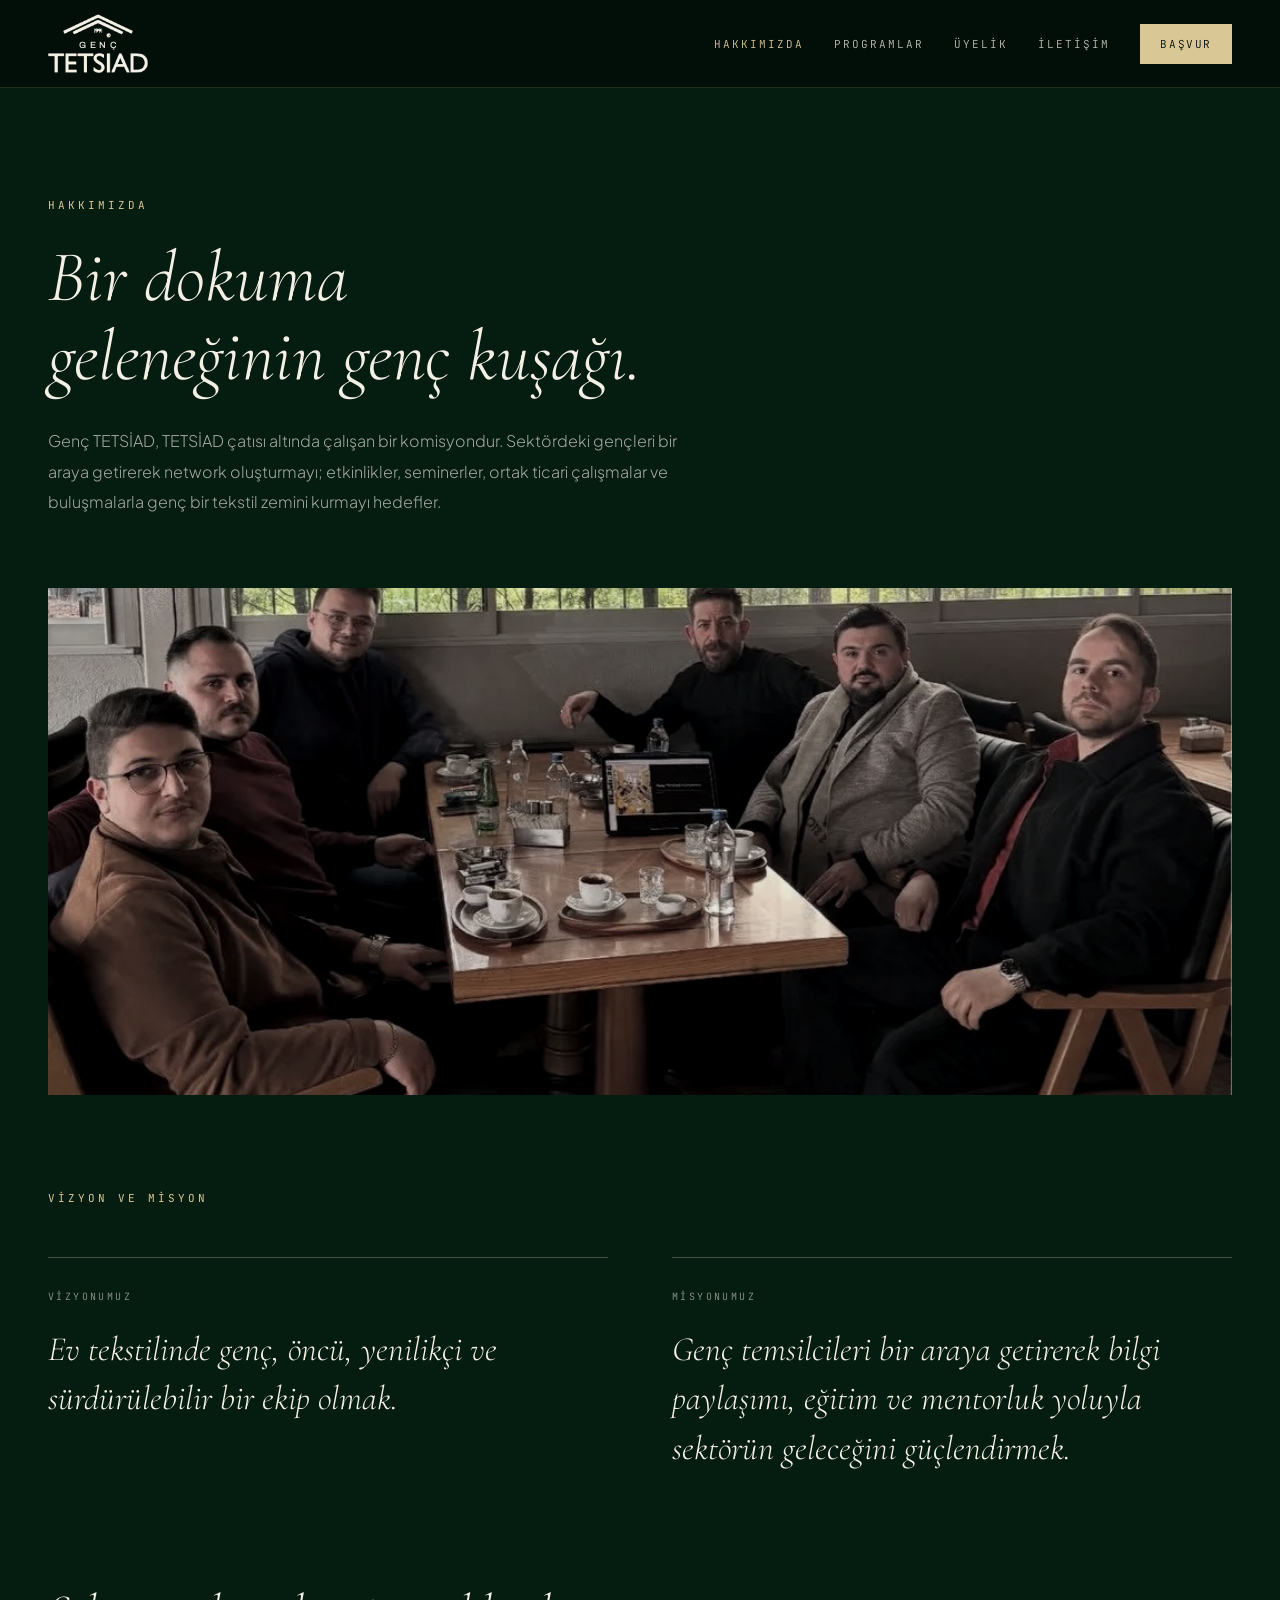
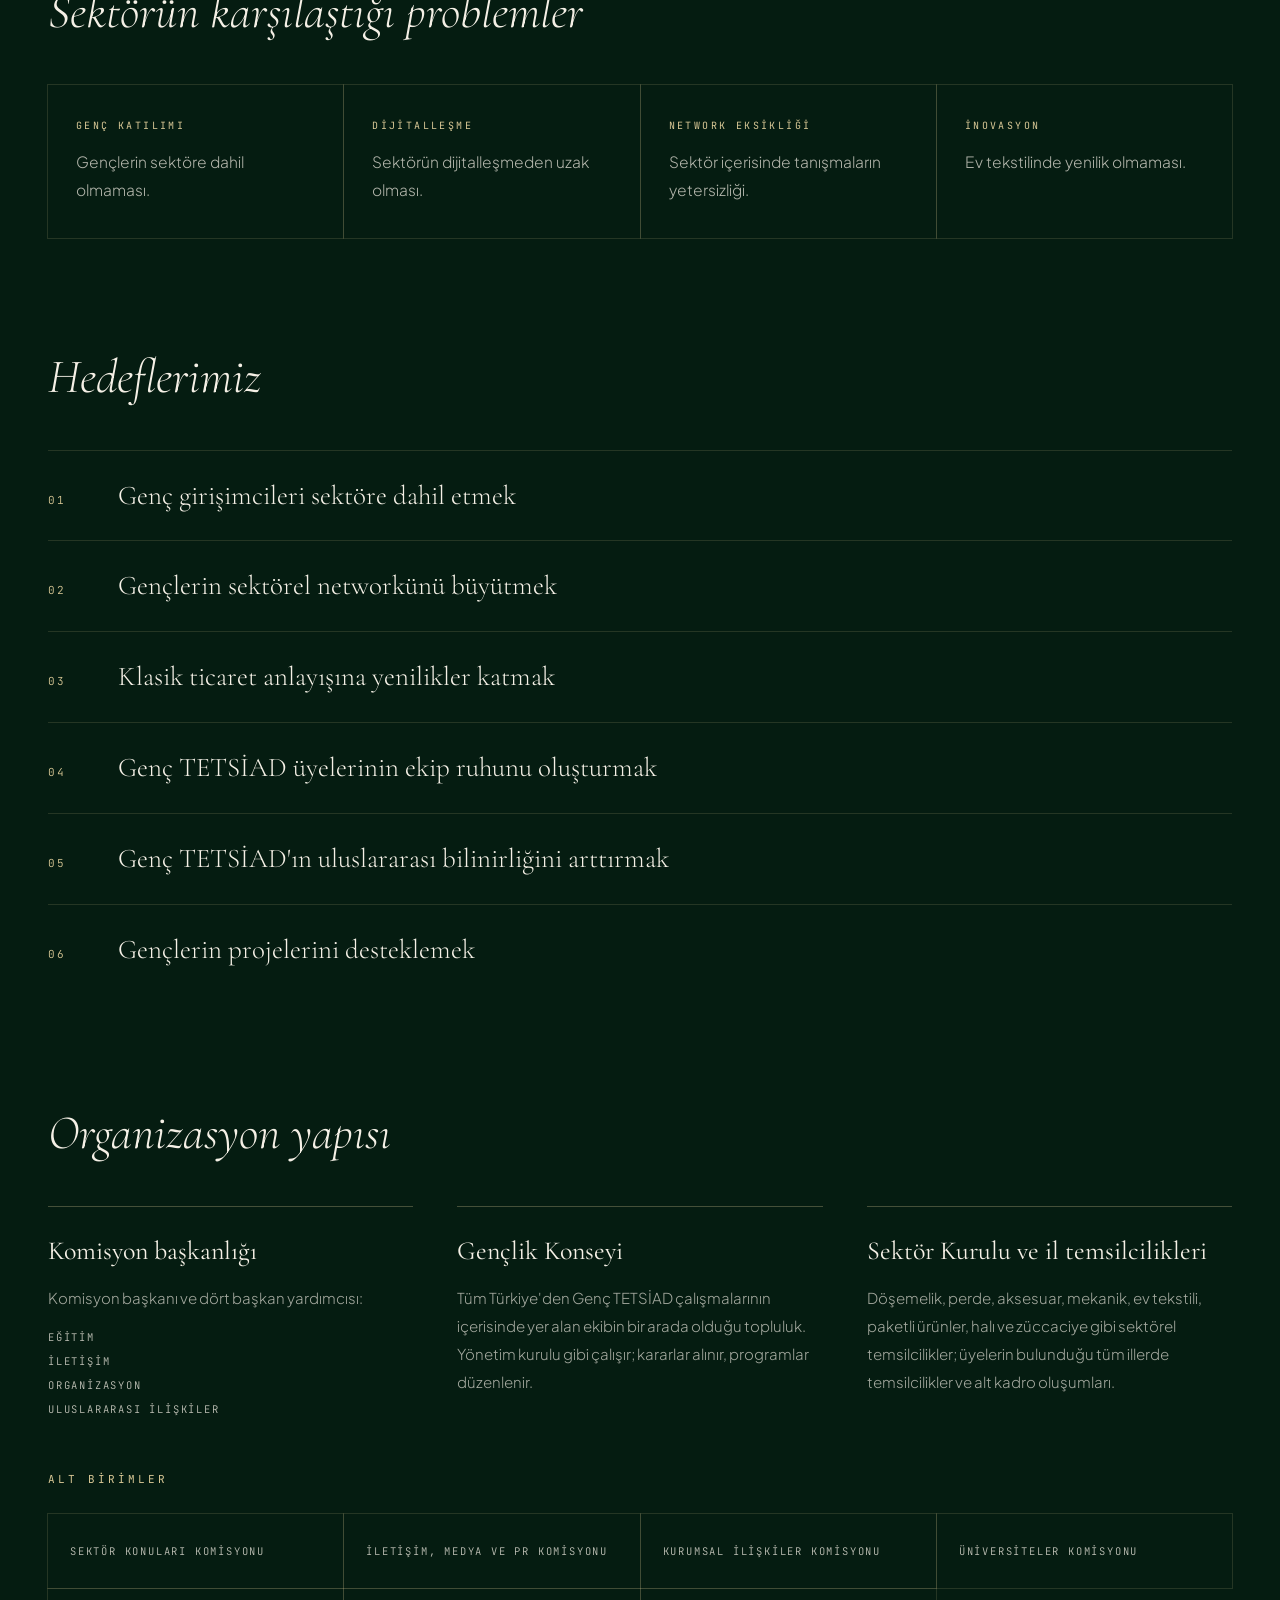
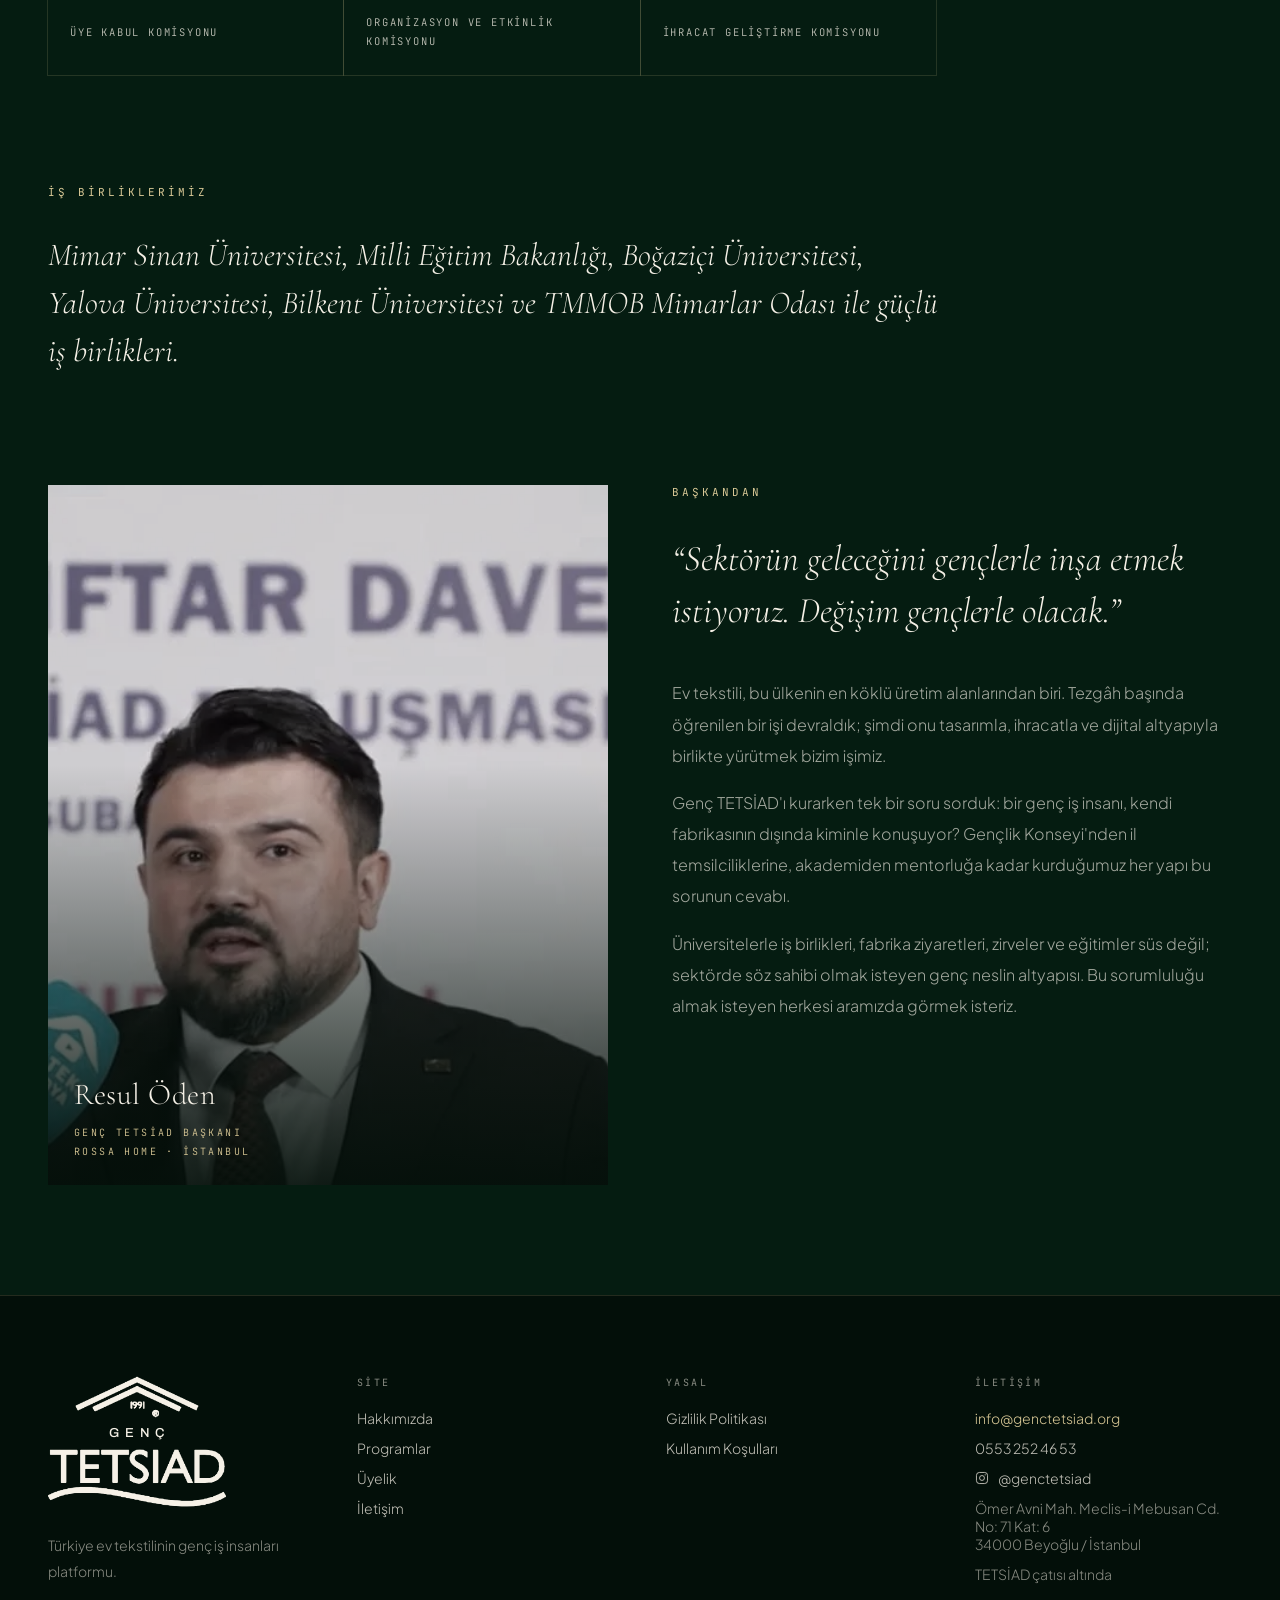
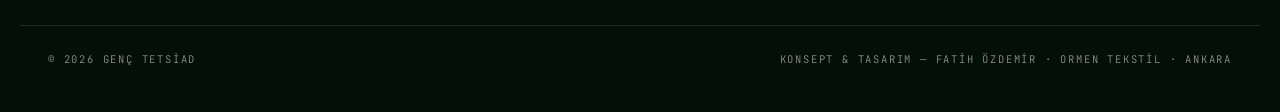
==== commit adbbf84e: "Başkan mesajını onayla, iletişim bilgilerini ekle Başkan mesajı - Yönetim onayı alındı; ana sayfa ve" ====
--- a/hakkimizda/index.html
+++ b/hakkimizda/index.html
@@ -110,7 +110,7 @@
       <h2 class="lbl" id="baskan-h2" style="margin-bottom:34px">BAŞKANDAN</h2>
       <blockquote class="pull" style="font-size:clamp(25px,3vw,36px)">“Sektörün geleceğini gençlerle inşa etmek istiyoruz. Değişim gençlerle olacak.”</blockquote>
       <p class="body-tt">Ev tekstili, bu ülkenin en köklü üretim alanlarından biri. Tezgâh başında öğrenilen bir işi devraldık; şimdi onu tasarımla, ihracatla ve dijital altyapıyla birlikte yürütmek bizim işimiz.</p><p class="body-tt">Genç TETSİAD'ı kurarken tek bir soru sorduk: bir genç iş insanı, kendi fabrikasının dışında kiminle konuşuyor? Gençlik Konseyi'nden il temsilciliklerine, akademiden mentorluğa kadar kurduğumuz her yapı bu sorunun cevabı.</p><p class="body-tt">Üniversitelerle iş birlikleri, fabrika ziyaretleri, zirveler ve eğitimler süs değil; sektörde söz sahibi olmak isteyen genç neslin altyapısı. Bu sorumluluğu almak isteyen herkesi aramızda görmek isteriz.</p>
-      <p class="draft">TASLAK METİN — YÖNETİM ONAYI BEKLİYOR</p>
+      
     </div>
   </section>
 </main>
@@ -148,7 +148,9 @@
       <h2>İLETİŞİM</h2>
       <div class="links">
         <a class="mail" href="mailto:info@genctetsiad.org">info@genctetsiad.org</a>
+        <a href="tel:+905532524653">0553 252 46 53</a>
         <a class="ig-sm" href="https://www.instagram.com/genctetsiad/" target="_blank" rel="noopener noreferrer"><svg width="14" height="14" viewBox="0 0 24 24" fill="none" stroke="currentColor" stroke-width="1.6" aria-hidden="true"><rect x="2.5" y="2.5" width="19" height="19" rx="5"/><circle cx="12" cy="12" r="4.2"/><circle cx="17.4" cy="6.6" r="1.1" fill="currentColor" stroke="none"/></svg> @genctetsiad</a>
+        <span class="plain">Ömer Avni Mah. Meclis-i Mebusan Cd. No: 71 Kat: 6<br>34000 Beyoğlu / İstanbul</span>
         <span class="plain">TETSİAD çatısı altında</span>
       </div>
     </div>
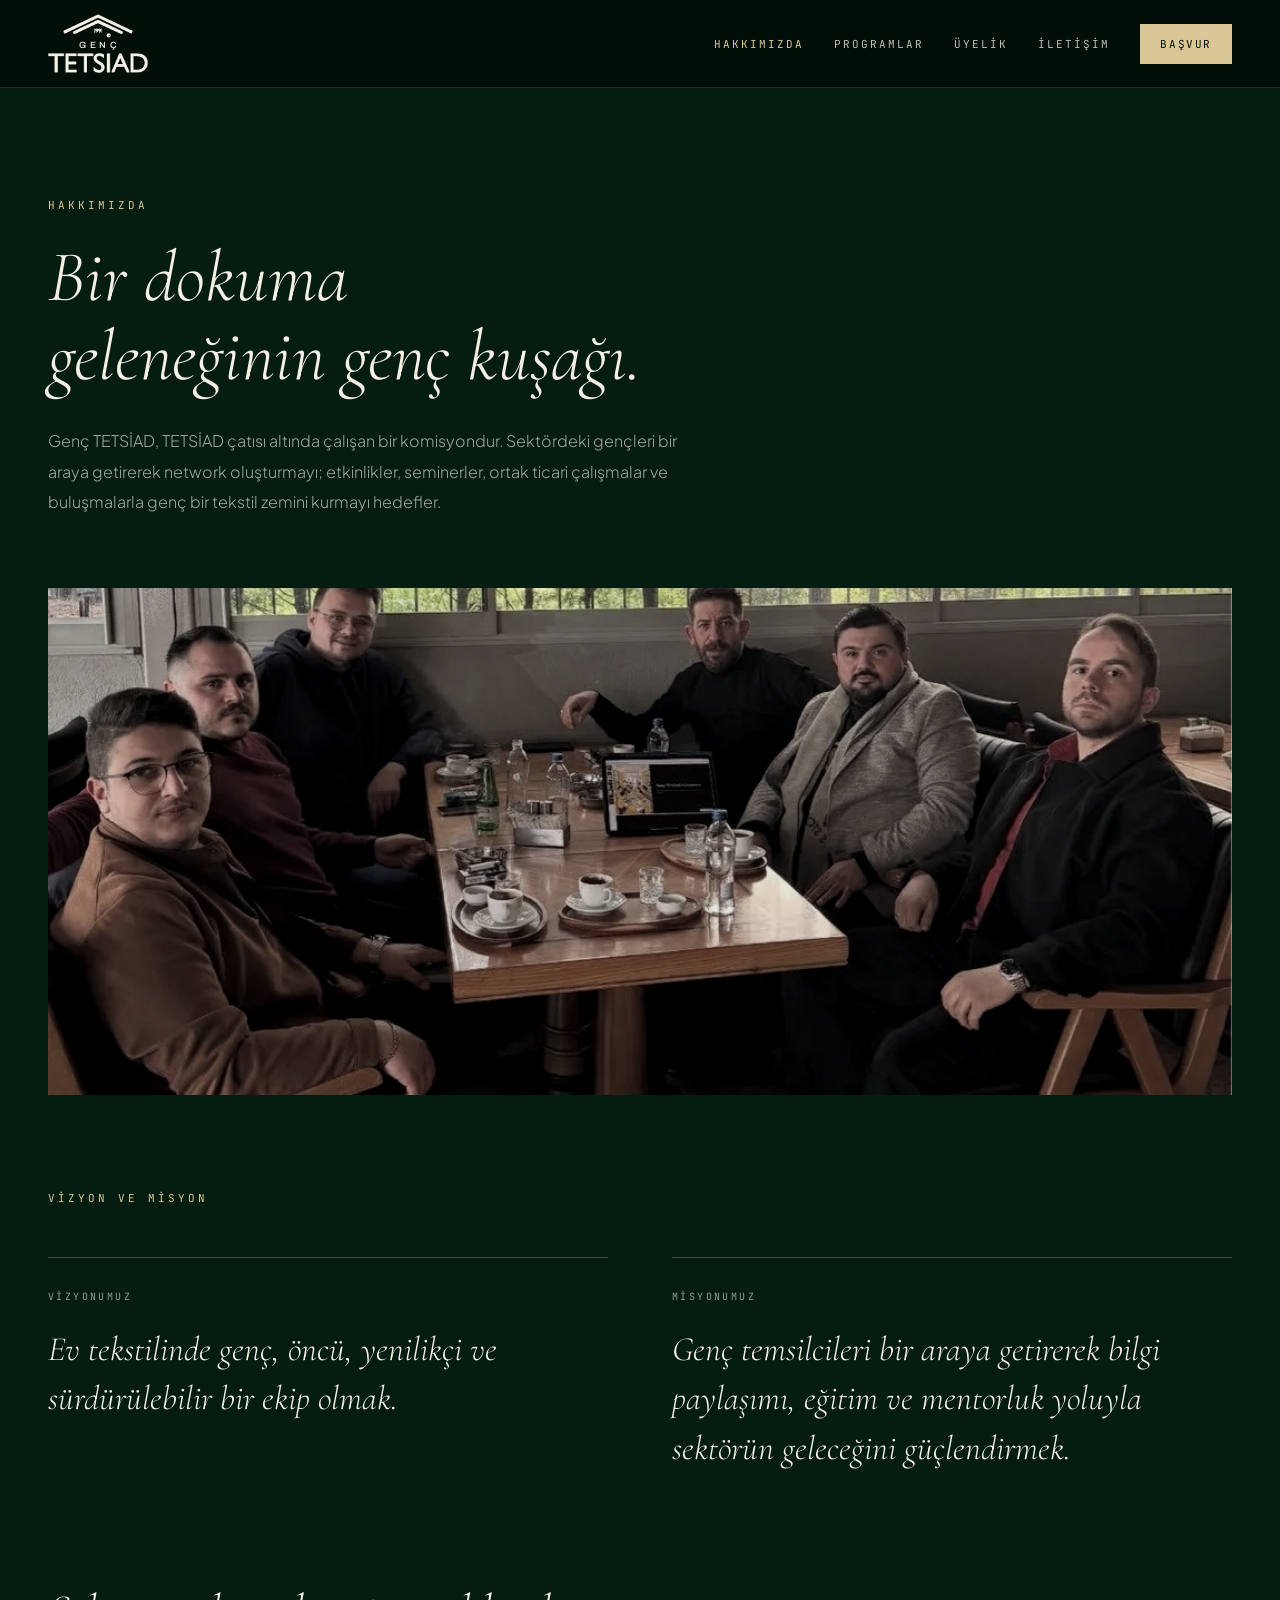
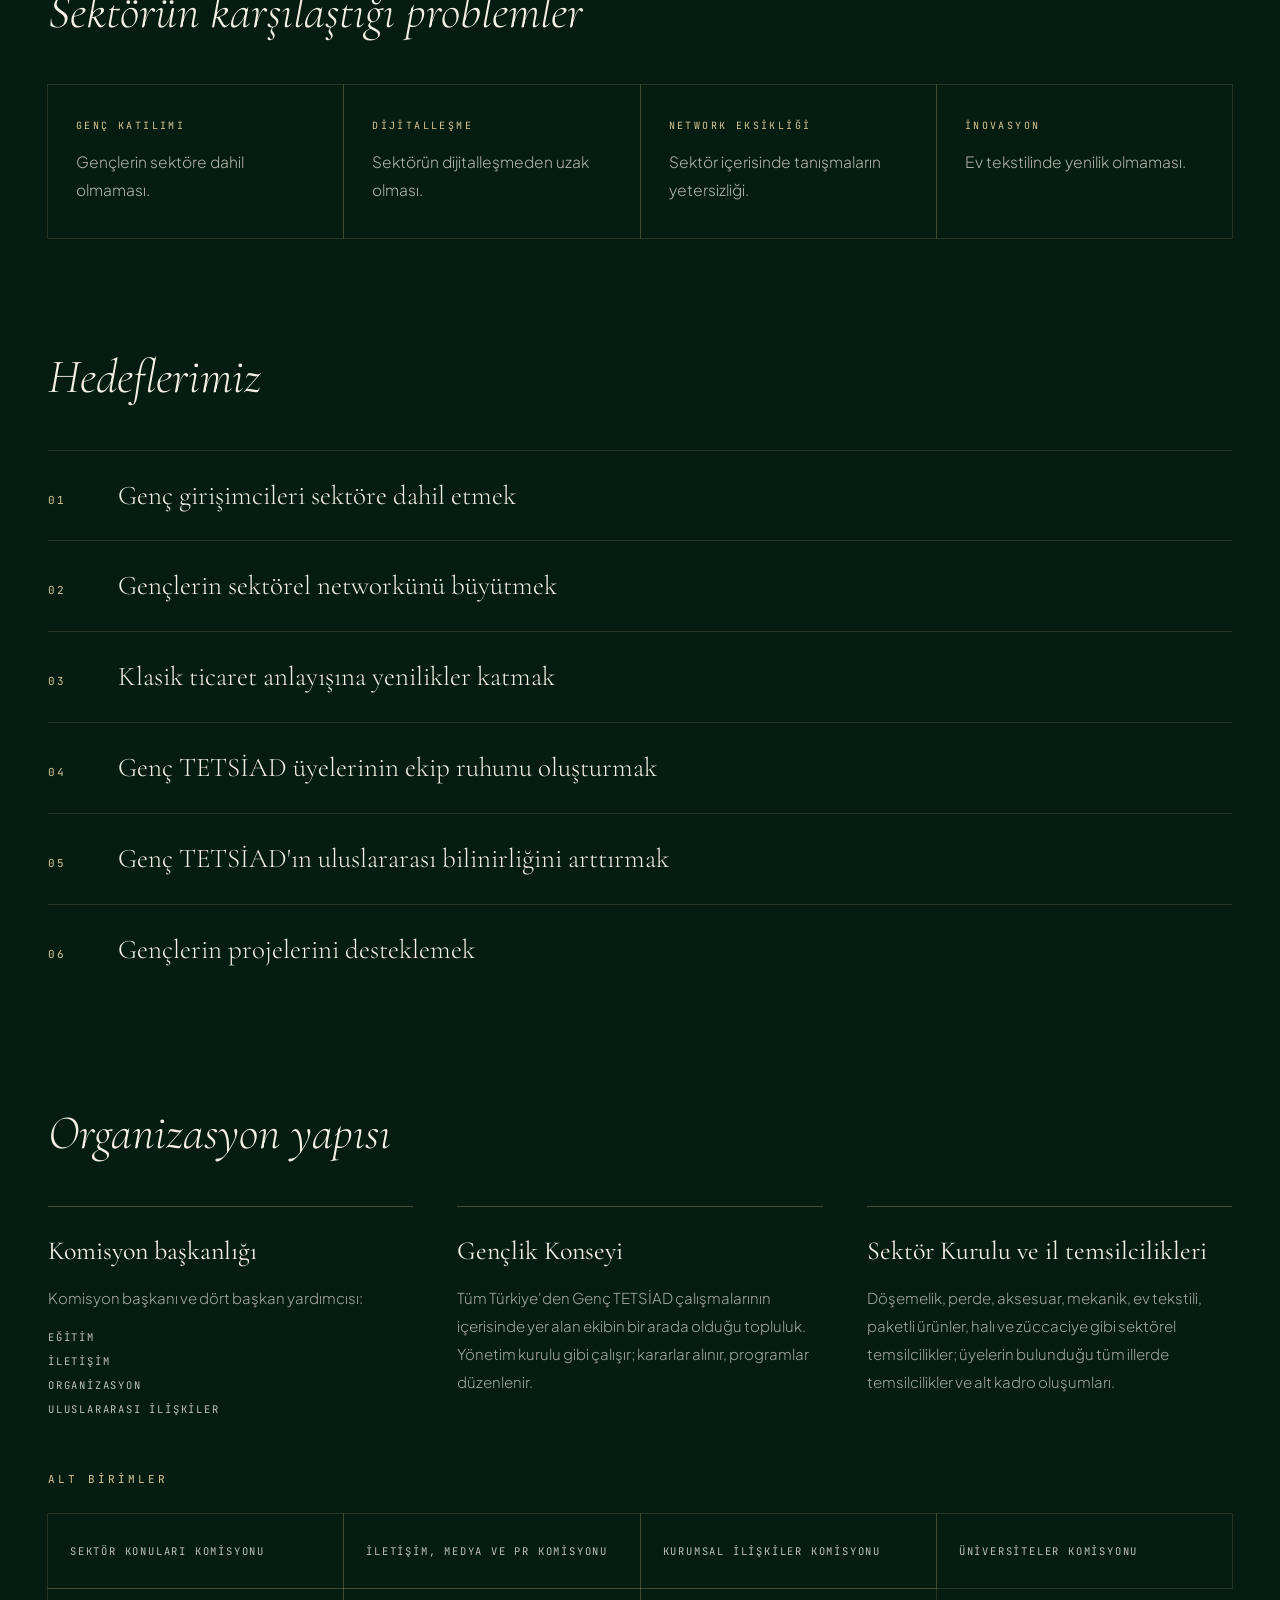
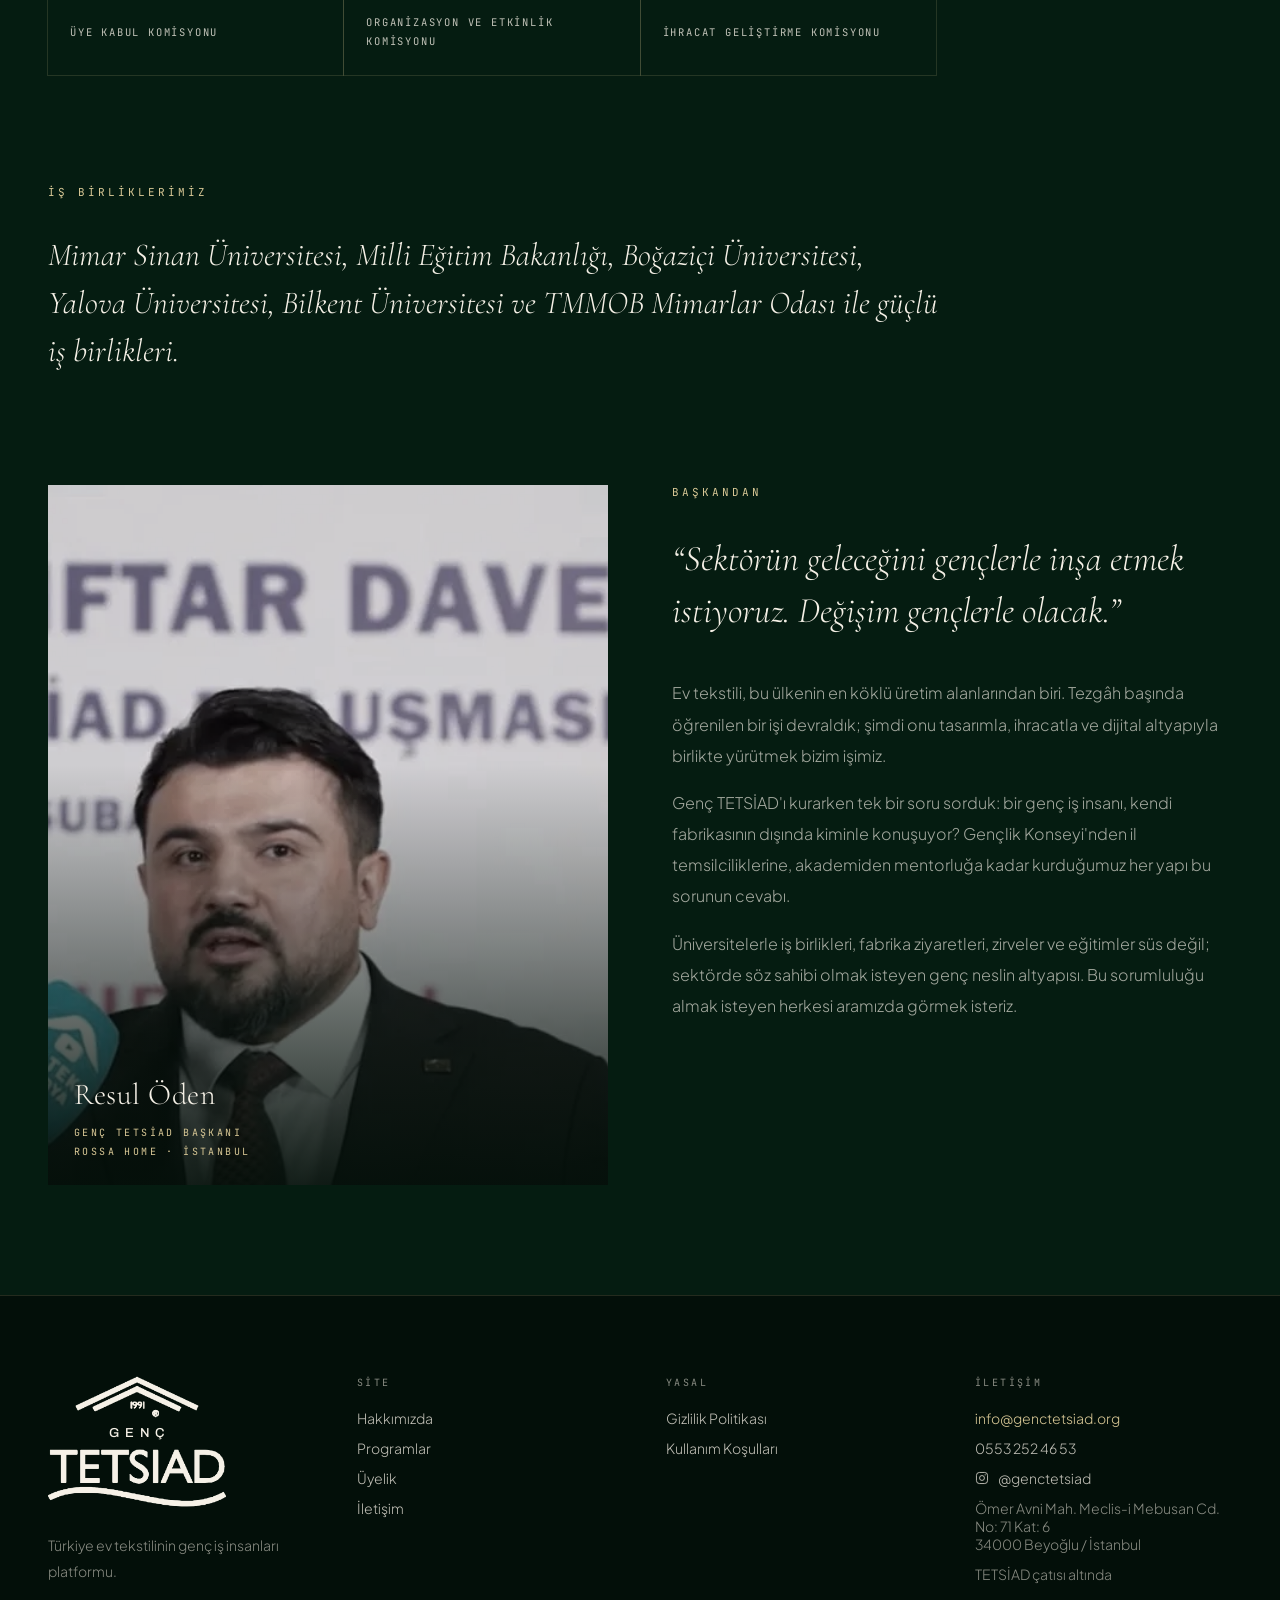
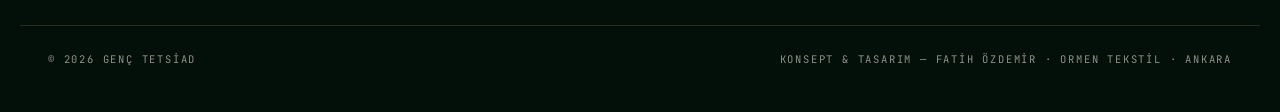
==== commit 4d389448: "Güvenlik denetimi: yazı tiplerini yerelleştir, başlıkları sıkılaştır Yazı tipleri - Cormorant Garamo" ====
--- a/hakkimizda/index.html
+++ b/hakkimizda/index.html
@@ -27,9 +27,9 @@
 <link rel="icon" href="/assets/favicon.png" sizes="512x512" type="image/png">
 <link rel="apple-touch-icon" href="/assets/apple-touch-icon.png">
 
-<link rel="preconnect" href="https://fonts.googleapis.com">
-<link rel="preconnect" href="https://fonts.gstatic.com" crossorigin>
-<link href="https://fonts.googleapis.com/css2?family=Archivo:wght@500&family=Cormorant+Garamond:ital,wght@0,300;0,400;1,300;1,400&family=Plus+Jakarta+Sans:wght@300;400;500&family=JetBrains+Mono:wght@400;500&display=swap" rel="stylesheet">
+<link rel="preload" as="font" type="font/woff2" crossorigin href="/assets/fonts/plus-jakarta-sans-300-normal-latin.woff2">
+<link rel="preload" as="font" type="font/woff2" crossorigin href="/assets/fonts/cormorant-garamond-300-italic-latin.woff2">
+<link rel="stylesheet" href="/assets/fonts.css">
 <link rel="stylesheet" href="/assets/site.css">
 <script>document.documentElement.classList.add('js');</script>
 </head>
--- a/assets/fonts.css
+++ b/assets/fonts.css
@@ -0,0 +1,186 @@
+/* Genç TETSİAD — yerel yazı tipleri.
+   Google Fonts'tan indirilip siteye taşındı: ziyaretçinin IP adresi
+   üçüncü tarafa gitmez. Alt kümeler: latin + latin-ext (Türkçe).
+   Dosyalar SIL Open Font License 1.1 altındadır. */
+
+@font-face {
+  font-family: 'Archivo';
+  font-style: normal;
+  font-weight: 500;
+  font-stretch: 100%;
+  font-display: swap;
+  src: url(/assets/fonts/archivo-500-normal-latin-ext.woff2) format('woff2');
+  unicode-range: U+0100-02BA, U+02BD-02C5, U+02C7-02CC, U+02CE-02D7, U+02DD-02FF, U+0304, U+0308, U+0329, U+1D00-1DBF, U+1E00-1E9F, U+1EF2-1EFF, U+2020, U+20A0-20AB, U+20AD-20C0, U+2113, U+2C60-2C7F, U+A720-A7FF;
+}
+
+@font-face {
+  font-family: 'Archivo';
+  font-style: normal;
+  font-weight: 500;
+  font-stretch: 100%;
+  font-display: swap;
+  src: url(/assets/fonts/archivo-500-normal-latin.woff2) format('woff2');
+  unicode-range: U+0000-00FF, U+0131, U+0152-0153, U+02BB-02BC, U+02C6, U+02DA, U+02DC, U+0304, U+0308, U+0329, U+2000-206F, U+20AC, U+2122, U+2191, U+2193, U+2212, U+2215, U+FEFF, U+FFFD;
+}
+
+@font-face {
+  font-family: 'Cormorant Garamond';
+  font-style: italic;
+  font-weight: 300;
+  font-display: swap;
+  src: url(/assets/fonts/cormorant-garamond-300-italic-latin-ext.woff2) format('woff2');
+  unicode-range: U+0100-02BA, U+02BD-02C5, U+02C7-02CC, U+02CE-02D7, U+02DD-02FF, U+0304, U+0308, U+0329, U+1D00-1DBF, U+1E00-1E9F, U+1EF2-1EFF, U+2020, U+20A0-20AB, U+20AD-20C0, U+2113, U+2C60-2C7F, U+A720-A7FF;
+}
+
+@font-face {
+  font-family: 'Cormorant Garamond';
+  font-style: italic;
+  font-weight: 300;
+  font-display: swap;
+  src: url(/assets/fonts/cormorant-garamond-300-italic-latin.woff2) format('woff2');
+  unicode-range: U+0000-00FF, U+0131, U+0152-0153, U+02BB-02BC, U+02C6, U+02DA, U+02DC, U+0304, U+0308, U+0329, U+2000-206F, U+20AC, U+2122, U+2191, U+2193, U+2212, U+2215, U+FEFF, U+FFFD;
+}
+
+@font-face {
+  font-family: 'Cormorant Garamond';
+  font-style: italic;
+  font-weight: 400;
+  font-display: swap;
+  src: url(/assets/fonts/cormorant-garamond-300-italic-latin-ext.woff2) format('woff2');
+  unicode-range: U+0100-02BA, U+02BD-02C5, U+02C7-02CC, U+02CE-02D7, U+02DD-02FF, U+0304, U+0308, U+0329, U+1D00-1DBF, U+1E00-1E9F, U+1EF2-1EFF, U+2020, U+20A0-20AB, U+20AD-20C0, U+2113, U+2C60-2C7F, U+A720-A7FF;
+}
+
+@font-face {
+  font-family: 'Cormorant Garamond';
+  font-style: italic;
+  font-weight: 400;
+  font-display: swap;
+  src: url(/assets/fonts/cormorant-garamond-300-italic-latin.woff2) format('woff2');
+  unicode-range: U+0000-00FF, U+0131, U+0152-0153, U+02BB-02BC, U+02C6, U+02DA, U+02DC, U+0304, U+0308, U+0329, U+2000-206F, U+20AC, U+2122, U+2191, U+2193, U+2212, U+2215, U+FEFF, U+FFFD;
+}
+
+@font-face {
+  font-family: 'Cormorant Garamond';
+  font-style: normal;
+  font-weight: 300;
+  font-display: swap;
+  src: url(/assets/fonts/cormorant-garamond-300-normal-latin-ext.woff2) format('woff2');
+  unicode-range: U+0100-02BA, U+02BD-02C5, U+02C7-02CC, U+02CE-02D7, U+02DD-02FF, U+0304, U+0308, U+0329, U+1D00-1DBF, U+1E00-1E9F, U+1EF2-1EFF, U+2020, U+20A0-20AB, U+20AD-20C0, U+2113, U+2C60-2C7F, U+A720-A7FF;
+}
+
+@font-face {
+  font-family: 'Cormorant Garamond';
+  font-style: normal;
+  font-weight: 300;
+  font-display: swap;
+  src: url(/assets/fonts/cormorant-garamond-300-normal-latin.woff2) format('woff2');
+  unicode-range: U+0000-00FF, U+0131, U+0152-0153, U+02BB-02BC, U+02C6, U+02DA, U+02DC, U+0304, U+0308, U+0329, U+2000-206F, U+20AC, U+2122, U+2191, U+2193, U+2212, U+2215, U+FEFF, U+FFFD;
+}
+
+@font-face {
+  font-family: 'Cormorant Garamond';
+  font-style: normal;
+  font-weight: 400;
+  font-display: swap;
+  src: url(/assets/fonts/cormorant-garamond-300-normal-latin-ext.woff2) format('woff2');
+  unicode-range: U+0100-02BA, U+02BD-02C5, U+02C7-02CC, U+02CE-02D7, U+02DD-02FF, U+0304, U+0308, U+0329, U+1D00-1DBF, U+1E00-1E9F, U+1EF2-1EFF, U+2020, U+20A0-20AB, U+20AD-20C0, U+2113, U+2C60-2C7F, U+A720-A7FF;
+}
+
+@font-face {
+  font-family: 'Cormorant Garamond';
+  font-style: normal;
+  font-weight: 400;
+  font-display: swap;
+  src: url(/assets/fonts/cormorant-garamond-300-normal-latin.woff2) format('woff2');
+  unicode-range: U+0000-00FF, U+0131, U+0152-0153, U+02BB-02BC, U+02C6, U+02DA, U+02DC, U+0304, U+0308, U+0329, U+2000-206F, U+20AC, U+2122, U+2191, U+2193, U+2212, U+2215, U+FEFF, U+FFFD;
+}
+
+@font-face {
+  font-family: 'JetBrains Mono';
+  font-style: normal;
+  font-weight: 400;
+  font-display: swap;
+  src: url(/assets/fonts/jetbrains-mono-400-normal-latin-ext.woff2) format('woff2');
+  unicode-range: U+0100-02BA, U+02BD-02C5, U+02C7-02CC, U+02CE-02D7, U+02DD-02FF, U+0304, U+0308, U+0329, U+1D00-1DBF, U+1E00-1E9F, U+1EF2-1EFF, U+2020, U+20A0-20AB, U+20AD-20C0, U+2113, U+2C60-2C7F, U+A720-A7FF;
+}
+
+@font-face {
+  font-family: 'JetBrains Mono';
+  font-style: normal;
+  font-weight: 400;
+  font-display: swap;
+  src: url(/assets/fonts/jetbrains-mono-400-normal-latin.woff2) format('woff2');
+  unicode-range: U+0000-00FF, U+0131, U+0152-0153, U+02BB-02BC, U+02C6, U+02DA, U+02DC, U+0304, U+0308, U+0329, U+2000-206F, U+20AC, U+2122, U+2191, U+2193, U+2212, U+2215, U+FEFF, U+FFFD;
+}
+
+@font-face {
+  font-family: 'JetBrains Mono';
+  font-style: normal;
+  font-weight: 500;
+  font-display: swap;
+  src: url(/assets/fonts/jetbrains-mono-400-normal-latin-ext.woff2) format('woff2');
+  unicode-range: U+0100-02BA, U+02BD-02C5, U+02C7-02CC, U+02CE-02D7, U+02DD-02FF, U+0304, U+0308, U+0329, U+1D00-1DBF, U+1E00-1E9F, U+1EF2-1EFF, U+2020, U+20A0-20AB, U+20AD-20C0, U+2113, U+2C60-2C7F, U+A720-A7FF;
+}
+
+@font-face {
+  font-family: 'JetBrains Mono';
+  font-style: normal;
+  font-weight: 500;
+  font-display: swap;
+  src: url(/assets/fonts/jetbrains-mono-400-normal-latin.woff2) format('woff2');
+  unicode-range: U+0000-00FF, U+0131, U+0152-0153, U+02BB-02BC, U+02C6, U+02DA, U+02DC, U+0304, U+0308, U+0329, U+2000-206F, U+20AC, U+2122, U+2191, U+2193, U+2212, U+2215, U+FEFF, U+FFFD;
+}
+
+@font-face {
+  font-family: 'Plus Jakarta Sans';
+  font-style: normal;
+  font-weight: 300;
+  font-display: swap;
+  src: url(/assets/fonts/plus-jakarta-sans-300-normal-latin-ext.woff2) format('woff2');
+  unicode-range: U+0100-02BA, U+02BD-02C5, U+02C7-02CC, U+02CE-02D7, U+02DD-02FF, U+0304, U+0308, U+0329, U+1D00-1DBF, U+1E00-1E9F, U+1EF2-1EFF, U+2020, U+20A0-20AB, U+20AD-20C0, U+2113, U+2C60-2C7F, U+A720-A7FF;
+}
+
+@font-face {
+  font-family: 'Plus Jakarta Sans';
+  font-style: normal;
+  font-weight: 300;
+  font-display: swap;
+  src: url(/assets/fonts/plus-jakarta-sans-300-normal-latin.woff2) format('woff2');
+  unicode-range: U+0000-00FF, U+0131, U+0152-0153, U+02BB-02BC, U+02C6, U+02DA, U+02DC, U+0304, U+0308, U+0329, U+2000-206F, U+20AC, U+2122, U+2191, U+2193, U+2212, U+2215, U+FEFF, U+FFFD;
+}
+
+@font-face {
+  font-family: 'Plus Jakarta Sans';
+  font-style: normal;
+  font-weight: 400;
+  font-display: swap;
+  src: url(/assets/fonts/plus-jakarta-sans-300-normal-latin-ext.woff2) format('woff2');
+  unicode-range: U+0100-02BA, U+02BD-02C5, U+02C7-02CC, U+02CE-02D7, U+02DD-02FF, U+0304, U+0308, U+0329, U+1D00-1DBF, U+1E00-1E9F, U+1EF2-1EFF, U+2020, U+20A0-20AB, U+20AD-20C0, U+2113, U+2C60-2C7F, U+A720-A7FF;
+}
+
+@font-face {
+  font-family: 'Plus Jakarta Sans';
+  font-style: normal;
+  font-weight: 400;
+  font-display: swap;
+  src: url(/assets/fonts/plus-jakarta-sans-300-normal-latin.woff2) format('woff2');
+  unicode-range: U+0000-00FF, U+0131, U+0152-0153, U+02BB-02BC, U+02C6, U+02DA, U+02DC, U+0304, U+0308, U+0329, U+2000-206F, U+20AC, U+2122, U+2191, U+2193, U+2212, U+2215, U+FEFF, U+FFFD;
+}
+
+@font-face {
+  font-family: 'Plus Jakarta Sans';
+  font-style: normal;
+  font-weight: 500;
+  font-display: swap;
+  src: url(/assets/fonts/plus-jakarta-sans-300-normal-latin-ext.woff2) format('woff2');
+  unicode-range: U+0100-02BA, U+02BD-02C5, U+02C7-02CC, U+02CE-02D7, U+02DD-02FF, U+0304, U+0308, U+0329, U+1D00-1DBF, U+1E00-1E9F, U+1EF2-1EFF, U+2020, U+20A0-20AB, U+20AD-20C0, U+2113, U+2C60-2C7F, U+A720-A7FF;
+}
+
+@font-face {
+  font-family: 'Plus Jakarta Sans';
+  font-style: normal;
+  font-weight: 500;
+  font-display: swap;
+  src: url(/assets/fonts/plus-jakarta-sans-300-normal-latin.woff2) format('woff2');
+  unicode-range: U+0000-00FF, U+0131, U+0152-0153, U+02BB-02BC, U+02C6, U+02DA, U+02DC, U+0304, U+0308, U+0329, U+2000-206F, U+20AC, U+2122, U+2191, U+2193, U+2212, U+2215, U+FEFF, U+FFFD;
+}
